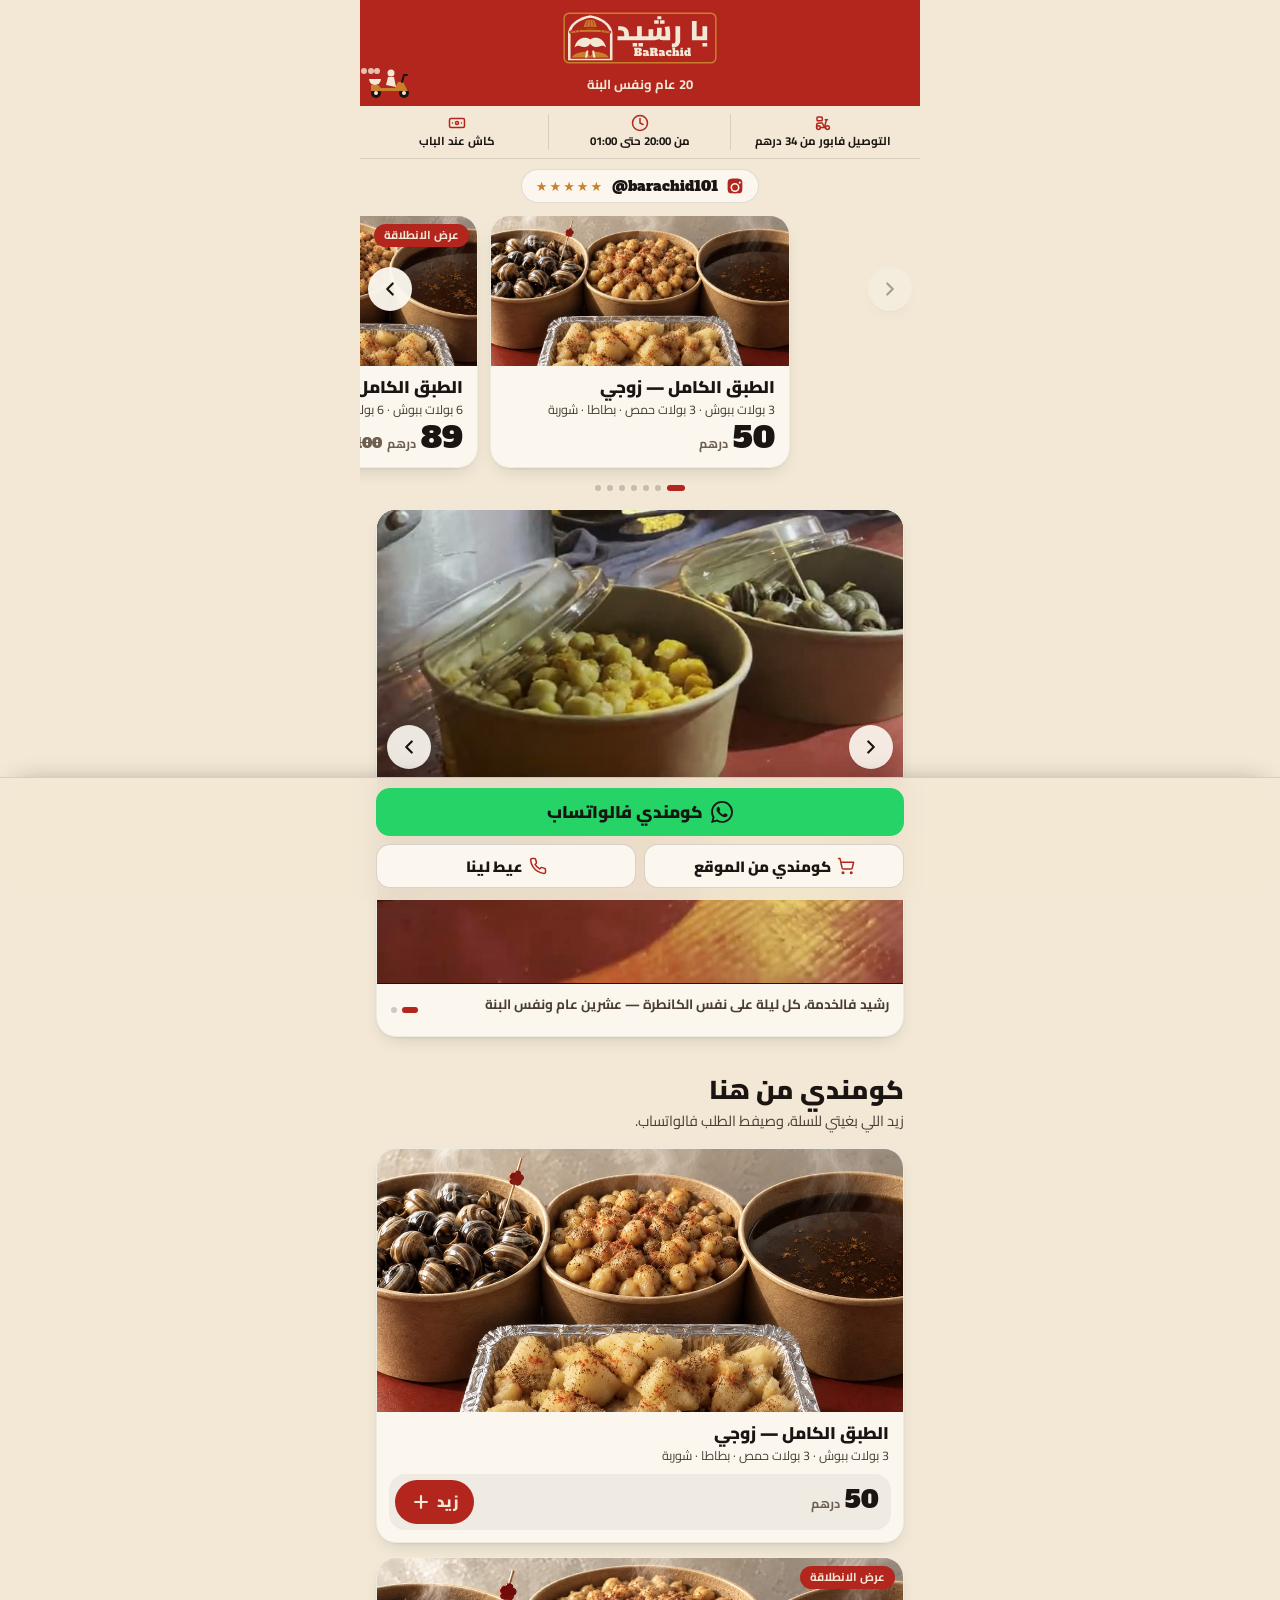
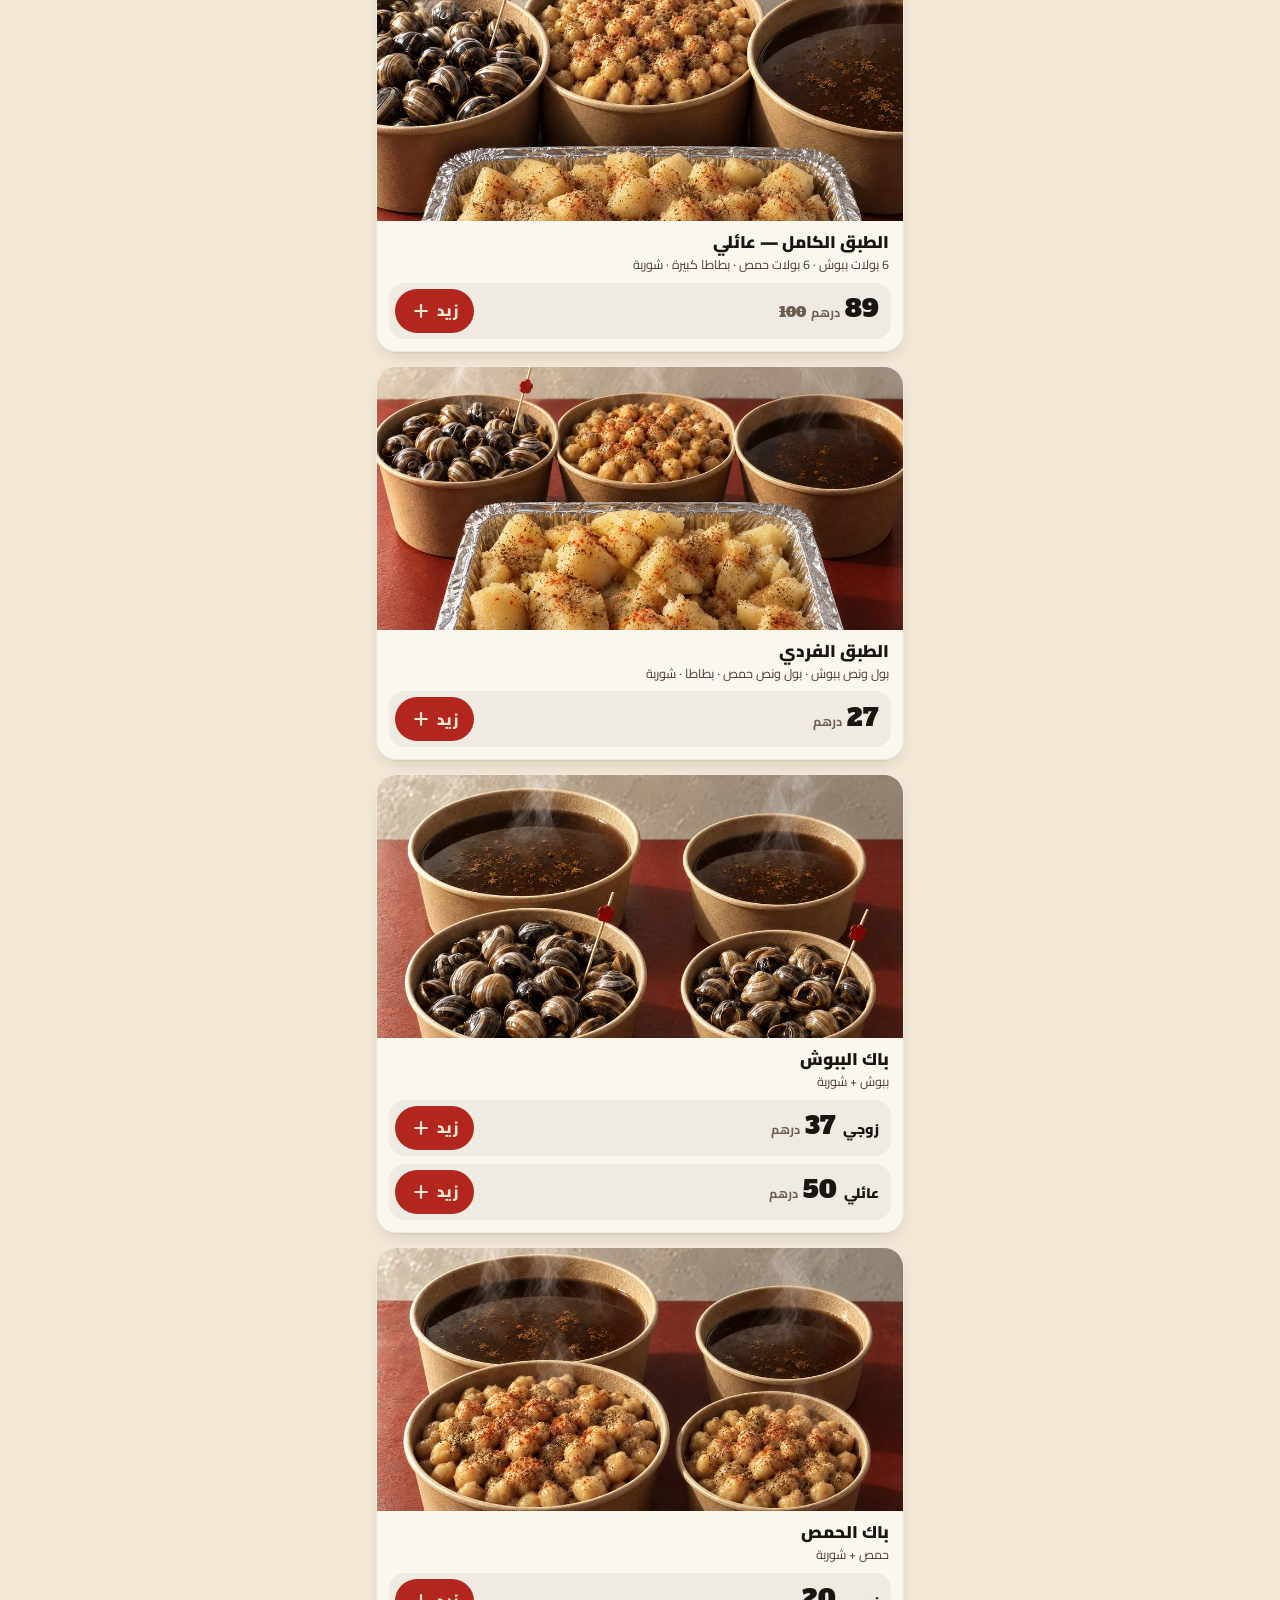
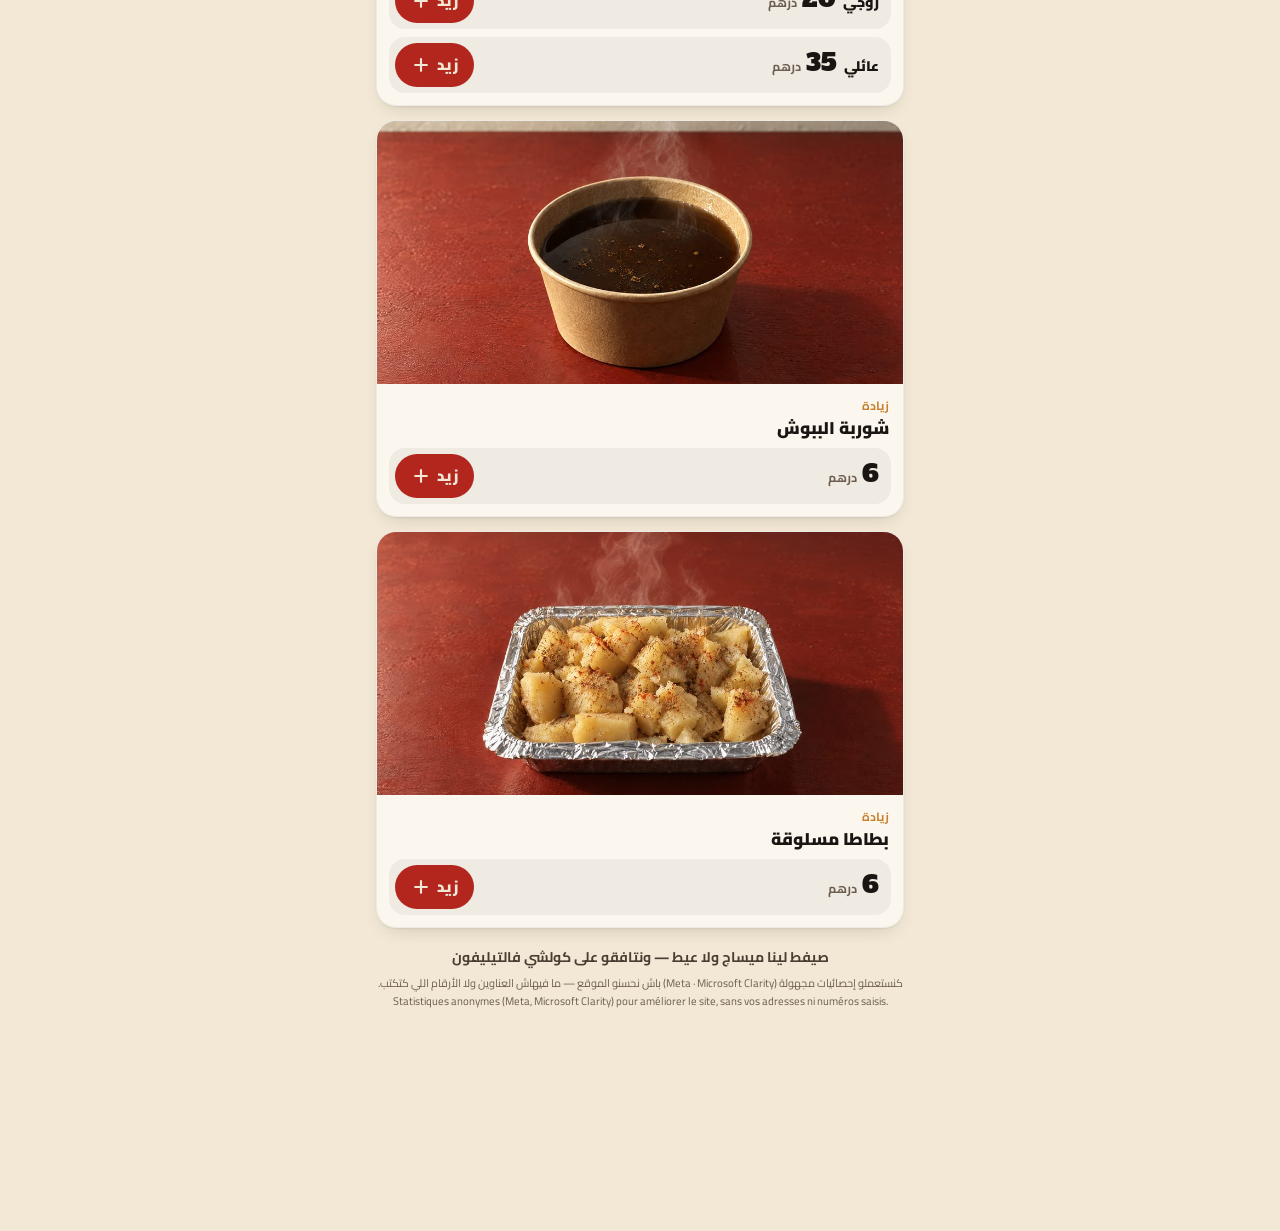
==== index.html @ 9cb0558a "site: orders back to 0677710579" ====
<!doctype html>
<html lang="ar" dir="rtl">
<head>
<meta charset="utf-8">
<!-- maximum-scale=1: no accidental zoom (double-tap, input focus) — this page is used like an app -->
<meta name="viewport" content="width=device-width, initial-scale=1, maximum-scale=1, viewport-fit=cover">
<title>با رشيد — ماكلة الشارع فطنجة</title>
<meta name="description" content="ببوش با رشيد فطنجة — 20 عام ونفس البنة. كومندي فالواتساب ولا عيط لينا. التوصيل فابور من 34 درهم.">
<meta name="theme-color" content="#B3261E">
<link rel="icon" href="favicon.ico" sizes="any">
<link rel="icon" type="image/png" sizes="32x32" href="favicon-32.png">
<link rel="icon" type="image/png" sizes="16x16" href="favicon-16.png">
<link rel="apple-touch-icon" href="apple-touch-icon.png">
<link rel="manifest" href="site.webmanifest">
<meta property="og:title" content="BaRachid · با رشيد">
<meta property="og:description" content="ببوش با رشيد فطنجة — 20 عام ونفس البنة. كومندي فالواتساب ولا عيط لينا.">
<meta property="og:image" content="https://barachid101.github.io/og-image-1200x630.png">
<meta property="og:image:width" content="1200">
<meta property="og:image:height" content="630">
<meta property="og:type" content="website">
<link rel="stylesheet" href="fonts/fonts.css">
<link rel="preload" as="image" href="img/p-complet-zouji-1017.jpg">

<!-- Meta pixel — the ONE deliberate external request (ad optimization). Async and
     failure-proof: if it never loads, the page works exactly the same. -->
<script>
!function(f,b,e,v,n,t,s){if(f.fbq)return;n=f.fbq=function(){n.callMethod?
n.callMethod.apply(n,arguments):n.queue.push(arguments)};if(!f._fbq)f._fbq=n;
n.push=n;n.loaded=!0;n.version='2.0';n.queue=[];t=b.createElement(e);t.async=!0;
t.src=v;s=b.getElementsByTagName(e)[0];s.parentNode.insertBefore(t,s)}(window,
document,'script','https://connect.facebook.net/en_US/fbevents.js');
fbq('init', '1383881153502599');
fbq('track', 'PageView');
</script>
<!-- Microsoft Clarity — heatmaps + session recordings (free). Masking is set to STRICT in
     the Clarity project settings, so typed addresses are never recorded. Same failure
     rule as the pixel: async, and the page never waits for it. Empty id = not loaded. -->
<script>
(function (c, l, a, r, i, t, y) {
  if (!i) return;
  c[a] = c[a] || function () { (c[a].q = c[a].q || []).push(arguments); };
  t = l.createElement(r); t.async = 1; t.src = 'https://www.clarity.ms/tag/' + i;
  y = l.getElementsByTagName(r)[0]; y.parentNode.insertBefore(t, y);
})(window, document, 'clarity', 'script', '');
</script>

<style>
  :root {
    --red: #B3261E; --amber: #C8802D; --cream: #F2E8D5; --ink: #1A1512;
    --card: #FBF7EF; --text2: #4A3D33; --muted: #6E5E50; --ph: #E7D6B8;
    --hair: rgba(26,21,18,.12); --line: rgba(26,21,18,.16); --tint: rgba(26,21,18,.05);
    --wa: #25D366; --ok: #1E7A46;
    --shadow: 0 1px 2px rgba(26,21,18,.06), 0 8px 20px -10px rgba(26,21,18,.22);
    --ease: cubic-bezier(.2,.8,.25,1);
    /* gallery card + photo geometry — ONE place to change after the photo shoot
       (fold test in landing_smoke.py guards the price-above-the-fold rule) */
    --card-w: min(69vw, 300px);
    --photo-h: calc(var(--card-w) / 2);
  }
  * { margin: 0; padding: 0; box-sizing: border-box; -webkit-tap-highlight-color: transparent; }
  /* the hidden attribute must beat display:flex/grid rules (cart bar, sheet rows) */
  [hidden] { display: none !important; }
  /* app feel: no double-tap zoom, no font inflation, no rubber-band pull on the page */
  html {
    scroll-behavior: smooth; background: var(--cream);
    -webkit-text-size-adjust: 100%; text-size-adjust: 100%;
    touch-action: manipulation; overscroll-behavior-y: none;
  }
  body {
    background: var(--cream); color: var(--ink);
    font-family: 'Cairo', system-ui, sans-serif; font-weight: 400;
    min-height: 100svh; display: flex; flex-direction: column; align-items: center;
    text-align: center; touch-action: pan-x pan-y;
    -webkit-user-select: none; user-select: none; -webkit-touch-callout: none;
  }
  input { -webkit-user-select: text; user-select: text; }
  button { font: inherit; color: inherit; -webkit-appearance: none; appearance: none; touch-action: manipulation; }
  :focus-visible { outline: 3px solid var(--amber); outline-offset: 2px; }
  .vh { position: absolute; width: 1px; height: 1px; overflow: hidden; clip: rect(0 0 0 0); white-space: nowrap; }
  .wrap { width: 100%; max-width: 560px; padding: 0 0 220px; }
  .pad { padding-left: 16px; padding-right: 16px; }
  .ic { width: 18px; height: 18px; flex-shrink: 0; fill: none; stroke: currentColor;
        stroke-width: 2; stroke-linecap: round; stroke-linejoin: round; }
  .num { font-family: 'Alfa Slab One', 'Cairo', sans-serif; font-weight: 400; }

  /* header band: sign plate + tagline; the rider rides along its bottom edge */
  .head { position: relative; overflow: hidden; background: var(--red);
          padding: calc(8px + env(safe-area-inset-top)) 16px 8px; }
  .plate { display: block; height: 60px; width: auto; margin: 0 auto; }
  /* inline-block: the box hugs the centred text (the rider check measures this box) */
  .tag { display: inline-block; color: var(--cream); font-size: 13px; font-weight: 700; line-height: 1.4; margin-top: 4px; }

  /* three equal columns — delivery, hours, cash — icon over label, one centre axis */
  .info {
    display: grid; grid-template-columns: repeat(3, minmax(0, 1fr)); align-items: start;
    padding: 8px 6px; border-bottom: 1px solid var(--hair);
  }
  .info > span {
    display: flex; flex-direction: column; align-items: center; gap: 2px; padding: 0 6px;
    font-size: 11.5px; font-weight: 700; line-height: 1.35;
  }
  .info > span + span { border-inline-start: 1px solid var(--hair); }
  .info .ic { width: 18px; height: 18px; color: var(--red); }

  /* Instagram + 5-star trust row */
  .igrow-wrap { margin: 10px 0 6px; }
  .igrow {
    display: inline-flex; align-items: center; gap: 8px; min-height: 34px;
    padding: 4px 14px; border-radius: 999px; text-decoration: none;
    background: var(--card); border: 1px solid var(--hair); color: var(--ink);
    transition: transform .12s var(--ease);
  }
  .igrow:active { transform: scale(.97); }
  .ig-ic { flex-shrink: 0; color: var(--red); }
  .ighandle { font-size: 14px; }
  .igstars { color: var(--amber); font-size: 13px; letter-spacing: 2px; }

  /* ── the card gallery — best-seller first, one card per swipe, every card centred ── */
  .gwrap { position: relative; }
  .gallery {
    display: flex; gap: 12px; overflow-x: auto; overscroll-behavior-x: contain;
    scroll-snap-type: x mandatory; -webkit-overflow-scrolling: touch;
    padding: 4px 0 16px; scrollbar-width: none;
  }
  .gallery::-webkit-scrollbar { display: none; }
  /* spacers instead of padding (Safari drops a scroller's end padding): each one is
     exactly the room that centres the first / last card */
  .gallery::before, .gallery::after { content: ''; flex: 0 0 calc((100% - var(--card-w)) / 2 - 12px); }
  /* the card is a button that flips: front = the order open and steaming, back = the same
     order closed with the red seal. The faces carry the look; the card only holds the 3D. */
  .gcard {
    flex: 0 0 var(--card-w); scroll-snap-align: center; scroll-snap-stop: always;
    position: relative; display: block; padding: 0; border: 0; background: none; cursor: pointer;
    text-align: right; color: var(--ink); font: inherit; perspective: 1400px;
    -webkit-user-select: none; user-select: none;
  }
  .gflip { position: relative; display: grid; transform-style: preserve-3d;
           transition: transform .7s cubic-bezier(.45,.05,.55,.95); }  /* symmetric: edge-on exactly at .35 s */
  .gcard.is-flipped .gflip { transform: rotateY(180deg); }
  .gface {
    grid-area: 1 / 1; display: block; overflow: hidden; border-radius: 20px;
    background: var(--card); border: 1px solid rgba(26,21,18,.06); box-shadow: var(--shadow);
    -webkit-backface-visibility: hidden; backface-visibility: hidden; transform: rotateY(0deg);
  }
  .gback { transform: rotateY(180deg); }
  /* Safari flattens 3D inside a horizontal scroller and then ignores backface-visibility,
     so each face also switches visibility at the exact midpoint of the turn (.35 s of .7 s) */
  .gfront, .gback { transition: visibility 0s linear .35s; }
  .gback, .gcard.is-flipped .gfront { visibility: hidden; }
  .gcard.is-flipped .gback { visibility: visible; }
  .gcard:focus-visible { outline: none; }
  .gcard:focus-visible .gface { outline: 3px solid var(--amber); outline-offset: 2px; }
  /* one-time hint that the row moves: the cards lean toward the next one and settle.
     A transform, never a scroll — it can't fight the snap. */
  .gallery.is-nudge .gcard { animation: peek 1.1s var(--ease); }
  @keyframes peek { 45% { transform: translateX(26px); } }
  .gphoto, .ophoto { position: relative; display: block; background: var(--ph); }
  .gphoto { height: var(--photo-h); }
  .gphoto img, .ophoto img {
    width: 100%; height: 100%; object-fit: cover; display: block;
    -webkit-user-drag: none; pointer-events: none;
  }
  .flipicon {
    position: absolute; bottom: 8px; left: 8px; width: 32px; height: 32px;
    border-radius: 50%; display: grid; place-items: center;
    background: rgba(242,232,213,.9); color: var(--ink);
  }
  .flipicon .ic { width: 16px; height: 16px; stroke-width: 2.2; }
  .badge {
    position: absolute; top: 8px; right: 8px; padding: 2px 10px; border-radius: 999px;
    font-size: 11.5px; font-weight: 700; line-height: 1.7;
  }
  .badge-amber { background: var(--amber); color: var(--ink); }
  .badge-red { background: var(--red); color: var(--cream); }
  .gbody, .obody { display: block; padding: 10px 14px 12px; }
  .gkick, .okick { display: block; font-size: 12px; font-weight: 700; color: var(--amber); }
  .gname, .oname { display: block; font-size: 17px; font-weight: 900; line-height: 1.35; }
  .gsub, .osub { display: block; font-size: 12.5px; color: var(--text2); line-height: 1.5; margin-top: 2px; }
  .gprice, .oprice { display: flex; align-items: baseline; gap: 5px; flex-wrap: wrap; }
  .gprice { margin-top: 4px; }
  .gprice b, .oprice b { font-family: 'Alfa Slab One', 'Cairo', sans-serif; font-weight: 400; color: var(--ink); font-size: 30px; line-height: 1; }
  .gprice small, .oprice small { font-size: 12.5px; font-weight: 700; color: var(--muted); }
  .gprice s, .oprice s { font-family: 'Alfa Slab One', 'Cairo', sans-serif; color: var(--muted); font-size: 14px; }
  .gprice .sz, .oprice .sz { font-size: 13px; font-weight: 700; color: var(--text2); }
  .gprice .sep { color: var(--muted); margin: 0 3px; }
  .gprice-2 b { font-size: 24px; }
  /* twin arrows: same size, same style, mirrored on the centre axis; they sit over the
     neighbour peeks, never over the centred card */
  .garrow {
    position: absolute; top: calc(4px + var(--photo-h) / 2 - 22px); z-index: 3;
    width: 44px; height: 44px; border-radius: 50%; border: none; cursor: pointer;
    display: grid; place-items: center;
    background: rgba(251,247,239,.96); color: var(--ink); box-shadow: var(--shadow);
    transition: opacity .2s, transform .12s var(--ease);
  }
  .garrow .ic { width: 22px; height: 22px; stroke-width: 2.4; }
  .garrow-l { left: 8px; }
  .garrow-r { right: 8px; }
  .garrow.is-end { opacity: .35; }
  .garrow:active { transform: scale(.92); }
  .dots { display: flex; gap: 6px; justify-content: center; margin: 0 0 4px; }
  .dot { width: 6px; height: 6px; border-radius: 999px; background: rgba(26,21,18,.2); transition: width .25s var(--ease), background .25s; }
  .dot.on { width: 18px; background: var(--red); }

  .vidbox { margin: 18px 16px 0; border-radius: 20px; overflow: hidden;
            background: var(--card); box-shadow: var(--shadow); border: 1px solid rgba(26,21,18,.06); }
  /* stacked clips, one visible; the stage keeps one fixed shape so nothing jumps */
  .vstage { position: relative; aspect-ratio: 720 / 648; background: var(--ink); overflow: hidden; touch-action: pan-y; }
  .vslide { position: absolute; inset: 0; width: 100%; height: 100%; object-fit: cover; display: block;
            opacity: 0; transition: opacity .45s ease; }
  .vslide.is-on { opacity: 1; }
  .varrow {
    position: absolute; top: 50%; margin-top: -22px; z-index: 2; width: 44px; height: 44px;
    border-radius: 50%; border: none; cursor: pointer; display: grid; place-items: center;
    background: rgba(251,247,239,.92); color: var(--ink); box-shadow: var(--shadow);
    transition: transform .12s var(--ease);
  }
  .varrow:active { transform: scale(.92); }
  .varrow .ic { width: 22px; height: 22px; stroke-width: 2.4; }
  .varrow-l { left: 10px; }
  .varrow-r { right: 10px; }
  .vfoot { display: flex; align-items: center; justify-content: space-between; gap: 10px; padding: 10px 14px; }
  .vdots { display: flex; gap: 5px; flex-shrink: 0; }
  .vdots span { width: 6px; height: 6px; border-radius: 999px; background: rgba(26,21,18,.2); transition: width .25s var(--ease), background .25s; }
  .vdots span.on { width: 16px; background: var(--red); }
  .vidcap { font-size: 13.5px; font-weight: 700; color: var(--text2); line-height: 1.6; min-height: 2.4em; }
  .privacy { margin: 6px 16px 0; font-size: 11px; line-height: 1.6; color: var(--muted); text-align: center; }
  .note { margin: 18px 16px 0; color: var(--text2); font-size: 14px; font-weight: 700; line-height: 1.7; }

  /* ordering options — fixed, always on screen. Grid: WA full width, then order + call
     as twins; the cart bar spans the top when the cart has items. Centred at max 528. */
  .actions {
    position: fixed; bottom: 0; right: 0; left: 0; z-index: 5;
    display: grid; grid-template-columns: repeat(2, minmax(0, 1fr)); gap: 8px;
    padding: 10px max(16px, calc((100% - 528px) / 2)) calc(12px + env(safe-area-inset-bottom));
    background: rgba(242,232,213,.94); border-top: 1px solid var(--hair);
    -webkit-backdrop-filter: saturate(1.5) blur(14px); backdrop-filter: saturate(1.5) blur(14px);
    box-shadow: 0 -10px 24px -18px rgba(26,21,18,.45);
  }
  .btn {
    display: flex; align-items: center; justify-content: center; gap: 8px;
    border-radius: 14px; text-decoration: none; white-space: nowrap;
    font-family: 'Cairo', sans-serif; font-weight: 900;
    transition: transform .12s var(--ease);
  }
  .btn:active { transform: scale(.97); }
  .btn .ic { width: 20px; height: 20px; }
  .btn-wa { grid-column: 1 / -1; min-height: 48px; font-size: 17px; background: var(--wa); color: var(--ink); }
  .wa-ic { flex-shrink: 0; }
  /* the twins: same surface, same border, same icon colour — labels shrink a little
     on 360 px phones so they never spill out */
  .btn-order, .btn-call {
    min-height: 44px; padding: 0 6px; gap: 6px; font-size: clamp(13px, 3.8vw, 15px);
    background: var(--card); color: var(--ink); border: 1px solid var(--line);
  }
  .btn-order .ic, .btn-call .ic { width: 18px; height: 18px; color: var(--red); }
  /* the order button steps aside while the add-to-cart section is on screen;
     the call button then takes the whole row */
  .btn-order.is-away { display: none; }
  .btn-order.is-away + .btn-call { grid-column: 1 / -1; }

  /* ── the in-page order section: same products stacked, + / stepper per size ── */
  .order { margin: 36px 16px 0; scroll-margin-top: 12px; text-align: right; }
  .order-h { font-size: 26px; font-weight: 900; line-height: 1.3; }
  .order-sub { color: var(--text2); font-size: 14.5px; margin: 2px 0 16px; line-height: 1.6; }
  .ocard {
    position: relative; overflow: hidden; border-radius: 20px; margin-bottom: 14px;
    background: var(--card); border: 1px solid rgba(26,21,18,.06); box-shadow: var(--shadow);
    transition: box-shadow .2s;
  }
  /* a ring, not a border: the in-cart state never shifts the card's content */
  .ocard.is-in-cart { box-shadow: 0 0 0 2px var(--red), var(--shadow); }
  .ophoto { aspect-ratio: 2 / 1; }
  .incart-tag {
    display: none; position: absolute; top: 8px; left: 8px; z-index: 1;
    align-items: center; gap: 4px; padding: 2px 10px 2px 8px; border-radius: 999px;
    background: var(--ink); color: var(--cream); font-size: 12px; font-weight: 700; line-height: 1.7;
  }
  .incart-tag .ic { width: 14px; height: 14px; stroke-width: 2.6; }
  .ocard.is-in-cart .incart-tag { display: inline-flex; }
  .obody { padding-bottom: 8px; }
  .orows { display: flex; flex-direction: column; gap: 8px; padding: 0 12px 12px; }
  .orow {
    display: flex; align-items: center; justify-content: space-between; gap: 10px;
    min-height: 56px; padding: 6px 12px 6px 6px; border-radius: 16px; background: var(--tint);
  }
  .oprice b { font-size: 24px; }
  .oprice .sz { font-size: 14px; color: var(--ink); font-weight: 900; margin-left: 2px; }
  /* qty control: «زيد +» pill while that size is not in the cart, red − n + stepper once it is */
  .qty {
    display: flex; align-items: center; flex-shrink: 0; height: 44px; border-radius: 999px;
    background: var(--red); color: var(--cream);
  }
  .qbtn, .obtn {
    height: 44px; min-width: 44px; border: none; border-radius: 999px; cursor: pointer;
    background: transparent; color: inherit; display: flex; align-items: center; justify-content: center;
  }
  .qbtn .ic, .obtn .ic { width: 20px; height: 20px; stroke-width: 2.6; }
  .obtn { gap: 6px; padding: 0 16px; font-family: 'Cairo', sans-serif; font-size: 15px; font-weight: 900; }
  .qn { min-width: 22px; text-align: center; font-family: 'Alfa Slab One', 'Cairo', sans-serif; font-size: 16px; }
  .qty .qbtn, .qty .qn { display: none; }
  .qty.is-in .qbtn, .qty.is-in .qn { display: flex; justify-content: center; }
  .qty.is-in .obtn { padding: 0; }
  .qty.is-in .add-lbl { display: none; }
  .qbtn:active, .obtn:active { background: rgba(0,0,0,.18); }
  .obtn.is-flash .ic { animation: pop .35s var(--ease); }
  @keyframes pop { 50% { transform: scale(1.45); } }

  /* cart bar — spans the top of the action grid; hidden when empty */
  #cart-empty { display: none !important; }
  .cartbar-btn {
    grid-column: 1 / -1; min-height: 50px; padding: 0 12px 0 14px;
    display: flex; align-items: center; justify-content: space-between;
    border: none; border-radius: 14px; cursor: pointer;
    background: var(--ink); color: var(--cream);
    font-family: 'Cairo', sans-serif; font-weight: 900; font-size: 15px;
    transition: transform .12s var(--ease);
    animation: rise .3s var(--ease);
  }
  .cartbar-btn:active { transform: scale(.98); }
  @keyframes rise { from { transform: translateY(12px); opacity: 0; } }
  .cartbar-live { display: flex; align-items: center; gap: 10px; }
  .cart-badge {
    display: inline-grid; place-items: center; min-width: 28px; height: 28px; padding: 0 6px; border-radius: 999px;
    background: var(--amber); color: var(--ink); font-family: 'Alfa Slab One', 'Cairo', sans-serif; font-size: 14px;
  }
  .cart-badge.is-bump { animation: bump .3s; }
  @keyframes bump { 50% { transform: scale(1.3); } }
  .cartbar-cta { display: inline-flex; align-items: center; gap: 2px; font-size: 14px; }
  .cartbar-cta .ic { width: 16px; height: 16px; }

  /* checkout sheet — behavior driven by js/app.js */
  .scrim {
    position: fixed; inset: 0; z-index: 50; background: rgba(26,21,18,.55);
    transition: opacity .25s; opacity: 0; pointer-events: none;
  }
  .scrim.is-open { opacity: 1; pointer-events: auto; }
  .sheet {
    position: fixed; right: 0; left: 0; bottom: 0; z-index: 60;
    display: flex; justify-content: center;
    transform: translateY(105%); visibility: hidden;
    transition: transform .3s var(--ease), visibility 0s linear .3s;
  }
  .sheet.is-open {
    transform: translateY(0); visibility: visible;
    transition: transform .3s var(--ease), visibility 0s;
  }
  .sheet.is-drag { transition: none; }
  .sheet-panel {
    width: 100%; max-width: 560px; background: var(--cream); color: var(--ink);
    border-radius: 24px 24px 0 0; max-height: 88vh; max-height: 88svh; overflow-y: auto;
    overscroll-behavior: contain;
    padding: 6px 16px calc(22px + env(safe-area-inset-bottom)); text-align: right;
    box-shadow: 0 -12px 32px -12px rgba(26,21,18,.4);
  }
  .sheet-grab { display: flex; justify-content: center; padding: 8px 0 12px; }
  .sheet-grab span { width: 40px; height: 5px; border-radius: 3px; background: rgba(26,21,18,.22); }
  .sheet-grab, .sheet-head { touch-action: none; }
  .sheet-head { display: flex; align-items: center; justify-content: space-between; margin-bottom: 14px; }
  .sheet-title { margin: 0; font-size: 22px; font-weight: 900; }
  .sheet-x {
    width: 44px; height: 44px; border-radius: 50%; cursor: pointer; border: none;
    background: var(--tint); color: var(--ink); display: grid; place-items: center;
  }
  .lines { display: flex; flex-direction: column; gap: 8px; }
  .line {
    display: flex; align-items: center; gap: 10px; padding: 10px 10px 10px 12px; border-radius: 16px;
    background: var(--card); border: 1px solid rgba(26,21,18,.06);
  }
  .line-txt { flex: 1; min-width: 0; }
  .line-name { font-size: 15px; font-weight: 900; line-height: 1.4; }
  .line-sub { font-size: 12.5px; color: var(--text2); margin-top: 1px; }
  .stepper { display: flex; align-items: center; gap: 2px; border-radius: 999px; padding: 2px; background: var(--tint); }
  .step-btn { width: 40px; height: 40px; border-radius: 50%; border: none; font-size: 20px; font-weight: 900; line-height: 1;
              cursor: pointer; display: grid; place-items: center; transition: transform .12s var(--ease); }
  .step-btn:active { transform: scale(.9); }
  .step-dec { background: var(--card); color: var(--ink); box-shadow: inset 0 0 0 1px var(--line); }
  .step-inc { background: var(--red); color: var(--cream); }
  .step-btn .ic { width: 18px; height: 18px; stroke-width: 2.6; }
  .line-qty { min-width: 22px; text-align: center; font-family: 'Alfa Slab One', 'Cairo', sans-serif; font-size: 15px; }
  .line-total { min-width: 56px; text-align: left; font-family: 'Alfa Slab One', 'Cairo', sans-serif; font-size: 15px; }
  .total-row {
    display: flex; align-items: baseline; justify-content: space-between;
    margin: 16px 2px 12px; padding-top: 14px; border-top: 1px solid var(--hair);
  }
  .total-lbl { font-size: 16px; font-weight: 700; }
  .total-val { font-family: 'Alfa Slab One', 'Cairo', sans-serif; font-size: 26px; color: var(--ink); line-height: 1; }
  .total-row-sub { margin: -4px 2px 0; padding-top: 0; border-top: 0; }
  .total-lbl-sub { font-size: 15px; color: var(--text2); }
  .total-val-sub { font-size: 16px; }
  .total-val-sub.is-free { font-family: 'Cairo', sans-serif; font-weight: 900; color: var(--ok); }
  .total-row-grand { margin-top: 10px; padding-top: 12px; border-top: 1px solid var(--hair); }
  .total-row-grand .total-val { font-size: 30px; }
  /* the unit is a quiet label next to the number, never as loud as the number */
  .total-val small, .line-total small { font-family: 'Cairo', sans-serif; font-weight: 700; font-size: 13px; color: var(--muted); margin-right: 3px; }
  .free-nudge {
    margin: 12px 0 0; padding: 12px 14px; border-radius: 14px;
    background: rgba(200,128,45,.16); border: 1px solid rgba(200,128,45,.35); font-size: 14px; font-weight: 700;
  }
  .addr-toggle {
    margin-top: 16px; width: 100%; min-height: 48px; padding: 0 14px; border-radius: 14px; cursor: pointer;
    border: 1.5px dashed var(--line); background: transparent; color: var(--ink);
    font-family: 'Cairo', sans-serif; font-size: 15px; font-weight: 700;
    display: flex; align-items: center; gap: 8px;
  }
  .addr-toggle .ic { width: 18px; height: 18px; color: var(--red); flex-shrink: 0; }
  .addr-toggle .addr-chev { margin-right: auto; transition: transform .2s var(--ease); }
  .addr-toggle[aria-expanded="true"] .addr-chev { transform: rotate(45deg); }
  .addr-box .addr-head { margin-top: 16px; }
  .sheet-foot {
    position: sticky; bottom: calc(-22px - env(safe-area-inset-bottom)); z-index: 2;
    margin: 14px -16px calc(-22px - env(safe-area-inset-bottom));
    padding: 4px 16px calc(14px + env(safe-area-inset-bottom));
    background: var(--cream); box-shadow: 0 -10px 16px -12px rgba(26,21,18,.35);
  }
  .sheet-foot .send-reassure { margin: 8px 2px 8px; }
  .addr-head { font-size: 17px; font-weight: 900; margin: 22px 0 2px; }
  .addr-hint { margin: 0 0 14px; font-size: 12.5px; line-height: 1.7; color: var(--text2); }
  .addr-lbl { display: block; font-size: 14px; font-weight: 700; margin-bottom: 6px; }
  .addr-fr { color: var(--muted); font-weight: 400; font-size: 12px; }
  .addr-lbl-gap { margin-top: 12px; }
  /* 16 px is the floor: iPhone zooms the whole page into any smaller input on focus */
  .addr {
    width: 100%; padding: 11px 14px; border-radius: 12px; background: var(--card);
    border: 1px solid var(--line); color: var(--ink); -webkit-appearance: none; appearance: none;
    font-family: 'Cairo', sans-serif; font-size: 16px; line-height: 1.6; outline: none; min-height: 48px;
    transition: border-color .15s, box-shadow .15s;
  }
  .addr::placeholder { color: var(--muted); }
  .addr:focus { border-color: var(--amber); box-shadow: 0 0 0 3px rgba(200,128,45,.22); }
  .locchip {
    margin-top: 12px; display: flex; align-items: center; gap: 8px; min-height: 44px;
    padding: 10px 14px; border-radius: 999px; font-size: 13.5px; font-weight: 700;
  }
  .locchip.is-ok { background: rgba(30,122,70,.12); border: 1px solid rgba(30,122,70,.45); color: #135C30; }
  .locchip.is-ok::before {
    content: ''; width: 18px; height: 18px; flex-shrink: 0; background: currentColor;
    -webkit-mask: url("data:image/svg+xml,%3Csvg xmlns='http://www.w3.org/2000/svg' viewBox='0 0 24 24' fill='none' stroke='black' stroke-width='2.6' stroke-linecap='round' stroke-linejoin='round'%3E%3Cpath d='M20 6 9 17l-5-5'/%3E%3C/svg%3E") center / contain no-repeat;
            mask: url("data:image/svg+xml,%3Csvg xmlns='http://www.w3.org/2000/svg' viewBox='0 0 24 24' fill='none' stroke='black' stroke-width='2.6' stroke-linecap='round' stroke-linejoin='round'%3E%3Cpath d='M20 6 9 17l-5-5'/%3E%3C/svg%3E") center / contain no-repeat;
  }
  .cta-ghost {
    width: 100%; border-radius: 12px; cursor: pointer; background: var(--card);
    border: 1px solid var(--line); color: var(--ink);
    font-family: 'Cairo', sans-serif; font-weight: 900;
    display: flex; align-items: center; justify-content: center; gap: 8px;
    transition: transform .12s var(--ease);
  }
  .cta-ghost:active { transform: scale(.98); }
  .cta-ghost .ic { color: var(--red); }
  .map-btn { margin-top: 12px; min-height: 48px; font-size: 15px; }
  .map-btn-opt { font-weight: 400; font-size: 13px; color: var(--text2); }

  /* ── full-screen location picker: slides up over the sheet; the pin is fixed at the
        centre and lifts while the map moves (the Glovo pattern) ── */
  .mapview {
    position: fixed; inset: 0; z-index: 80; display: flex; flex-direction: column;
    background: var(--cream); transform: translateY(100%); visibility: hidden;
    transition: transform .32s var(--ease), visibility 0s linear .32s;
  }
  .mapview.is-open { transform: none; visibility: visible; transition: transform .32s var(--ease), visibility 0s; }
  .mv-top {
    display: flex; align-items: center; justify-content: space-between; gap: 8px;
    padding: calc(8px + env(safe-area-inset-top)) 12px 8px; background: var(--cream);
    border-bottom: 1px solid var(--hair);
  }
  .mv-x {
    width: 44px; height: 44px; flex-shrink: 0; border-radius: 50%; border: none; cursor: pointer;
    background: var(--tint); color: var(--ink); display: grid; place-items: center;
  }
  .mv-ghost { visibility: hidden; }  /* mirrors the X so the title sits dead centre */
  .mv-title { font-size: 18px; font-weight: 900; }
  .mv-search { position: relative; z-index: 4; padding: 10px 12px; background: var(--cream); border-bottom: 1px solid var(--hair); }
  .mv-field {
    display: flex; align-items: center; gap: 8px; height: 48px; padding: 0 6px 0 14px; border-radius: 14px;
    background: var(--card); border: 1px solid var(--line); transition: border-color .15s, box-shadow .15s;
  }
  .mv-field:focus-within { border-color: var(--amber); box-shadow: 0 0 0 3px rgba(200,128,45,.22); }
  .mv-field > .ic { width: 20px; height: 20px; color: var(--muted); }
  /* 16 px: iPhone must not zoom in on focus */
  .mv-field input {
    flex: 1; min-width: 0; height: 100%; border: none; outline: none; background: transparent; color: var(--ink);
    font-family: 'Cairo', sans-serif; font-size: 16px; -webkit-appearance: none; appearance: none;
  }
  .mv-field input::placeholder { color: var(--muted); }
  .mv-field input::-webkit-search-cancel-button { display: none; }
  .mv-q-x {
    width: 36px; height: 36px; flex-shrink: 0; border: none; border-radius: 50%; cursor: pointer;
    background: var(--tint); color: var(--ink); display: grid; place-items: center;
  }
  .mv-q-x .ic { width: 16px; height: 16px; }
  .mv-results {
    position: absolute; left: 12px; right: 12px; top: calc(100% - 4px); list-style: none;
    max-height: 50vh; overflow-y: auto; overscroll-behavior: contain;
    background: var(--card); border-radius: 16px; box-shadow: 0 16px 32px -12px rgba(26,21,18,.45);
    border: 1px solid rgba(26,21,18,.08); padding: 4px 0;
  }
  .mv-res {
    display: flex; align-items: center; gap: 12px; width: 100%; min-height: 56px; padding: 8px 14px;
    border: none; background: transparent; cursor: pointer; text-align: right; color: var(--ink);
    font-family: 'Cairo', sans-serif;
  }
  .mv-res:active, .mv-res.is-active { background: var(--tint); }
  .mv-results li + li .mv-res { border-top: 1px solid var(--hair); }
  .mv-res .ic { width: 18px; height: 18px; color: var(--red); }
  .mv-res-txt { flex: 1; min-width: 0; }
  .mv-res-name { display: block; font-size: 15px; font-weight: 900; line-height: 1.4;
                 white-space: nowrap; overflow: hidden; text-overflow: ellipsis; }
  .mv-res-sub { display: block; font-size: 12.5px; color: var(--text2); line-height: 1.5;
                white-space: nowrap; overflow: hidden; text-overflow: ellipsis; }
  .mv-res-note { padding: 14px; font-size: 13.5px; font-weight: 700; color: var(--text2); line-height: 1.6; text-align: center; }
  .mv-mapwrap { position: relative; flex: 1; min-height: 0; background: #EDE6D8; }
  /* two classes: must beat maplibre-gl.css (.maplibregl-map { position: relative }), which loads later */
  .mv-mapwrap .mv-map { position: absolute; inset: 0; }
  .mv-pin {
    position: absolute; left: 50%; top: 50%; width: 40px; height: 52px;
    margin: -50px 0 0 -20px; pointer-events: none; z-index: 2;
  }
  .mv-pin svg { display: block; filter: drop-shadow(0 3px 4px rgba(26,21,18,.35)); transition: transform .2s var(--ease); }
  .mv-pin::after {   /* the spot on the ground the tip points at */
    content: ''; position: absolute; left: 50%; bottom: -4px; width: 12px; height: 5px; margin-left: -6px;
    border-radius: 50%; background: rgba(26,21,18,.35); transition: transform .2s var(--ease), opacity .2s;
  }
  .mapview.is-moving .mv-pin svg { transform: translateY(-12px); }
  .mapview.is-moving .mv-pin::after { transform: scale(.6); opacity: .6; }
  .mv-locate {
    position: absolute; left: 14px; bottom: 14px; z-index: 2; width: 48px; height: 48px; border-radius: 50%;
    border: none; cursor: pointer; display: grid; place-items: center;
    background: var(--card); color: var(--red); box-shadow: var(--shadow);
    transition: transform .12s var(--ease);
  }
  .mv-locate:active { transform: scale(.92); }
  .mv-locate .ic { width: 22px; height: 22px; }
  .mv-locate.is-busy .ic { animation: spin 1s linear infinite; }
  @keyframes spin { to { transform: rotate(360deg); } }
  .mv-msg {
    position: absolute; left: 16px; right: 16px; top: 16px; z-index: 3; padding: 10px 14px; border-radius: 14px;
    background: var(--ink); color: var(--cream); font-size: 13.5px; font-weight: 700; line-height: 1.6;
  }
  .mv-bottom {
    padding: 12px 16px calc(14px + env(safe-area-inset-bottom)); background: var(--cream);
    border-top: 1px solid var(--hair); box-shadow: 0 -10px 24px -18px rgba(26,21,18,.45);
  }
  .mv-hint { font-size: 13.5px; font-weight: 700; color: var(--text2); line-height: 1.6; margin-bottom: 10px; }
  .mv-confirm {
    width: 100%; min-height: 54px; border: none; border-radius: 14px; cursor: pointer;
    background: var(--red); color: var(--cream); font-family: 'Cairo', sans-serif; font-size: 18px; font-weight: 900;
    transition: opacity .2s, transform .12s var(--ease);
  }
  .mv-confirm:active { transform: scale(.98); }
  .mv-confirm[disabled] { opacity: .4; cursor: not-allowed; }
  /* MapLibre's own chrome, toned to the brand */
  .mapview .maplibregl-ctrl-attrib { font-size: 10px; background: rgba(251,247,239,.85); }
  .mapview .maplibregl-ctrl-bottom-right { bottom: 0; }
  .send-reassure { margin: 18px 2px 10px; text-align: center; font-size: 13.5px; font-weight: 700; line-height: 1.7; color: var(--text2); }
  .wa-btn {
    margin-top: 4px; width: 100%; min-height: 54px; border: none; border-radius: 14px;
    background: var(--wa); color: var(--ink);
    font-family: 'Cairo', sans-serif; font-size: 18px; font-weight: 900; cursor: pointer;
    display: flex; align-items: center; justify-content: center; gap: 10px;
    transition: opacity .2s, transform .12s var(--ease);
  }
  .wa-btn:active { transform: scale(.98); }
  .wa-btn[disabled] { cursor: not-allowed; opacity: .45; }
  .wa-btn.is-loading { cursor: progress; opacity: .8; }
  .sheet-note-sm { margin-top: 10px; display: flex; align-items: center; justify-content: center; gap: 6px;
                   font-size: 13px; font-weight: 700; color: var(--text2); }
  .sheet-note-sm .ic { width: 16px; height: 16px; }

  /* 320 px phones: the two-price line and the add pill tighten instead of wrapping */
  @media (max-width: 340px) {
    .gprice-2 b { font-size: 20px; }
    .gprice .sep { margin: 0 1px; }
    .obtn { padding: 0 12px; }
  }
  @media (prefers-reduced-motion: reduce) {
    *, *::before, *::after { animation: none !important; transition: none !important; scroll-behavior: auto !important; }
  }

  /* ── the delivery rider: pulls in from the LEFT edge of the header band and parks
        in the strip left of the plate, announces «وصل سخون وكيفور». Lives INSIDE the
        header and never crosses the plate or the tagline (landing_smoke samples the
        whole ride), so it can never cover a price, name, button or the brand. ── */
  #rider { position: absolute; bottom: 6px; left: -64px; z-index: 2; width: 48px; height: 36px; pointer-events: none; }
  #rider.is-run { left: 6px; transition: left 1.6s cubic-bezier(.2,.7,.3,1); }
  .rider-svg { display: block; width: 48px; height: 36px; transform: scaleX(-1); } /* drawn facing left; rides right */
  .rider-bubble {
    /* two short lines so it fits in the strip LEFT of the plate, even at 360 px */
    position: absolute; bottom: calc(100% + 2px); left: 0; width: 66px;
    text-align: center; line-height: 1.25;
    background: var(--cream); color: var(--ink); font-weight: 900; font-size: 11px;
    padding: 3px 6px; border-radius: 10px 10px 10px 3px;
    opacity: 0; transform: scale(.6); transform-origin: 0 100%; transition: opacity .25s, transform .25s;
  }
  #rider.is-said .rider-bubble { opacity: 1; transform: scale(1); }
  .rider-steam { position: absolute; top: 4px; left: 8px; opacity: 0; } /* over the bowl, which the mirror puts on the left */
  #rider.is-run .rider-steam { opacity: 1; }
  .rider-steam i {
    position: absolute; width: 6px; height: 6px; border-radius: 50%;
    background: rgba(242,232,213,.8); animation: rpuff 1s infinite;
  }
  .rider-steam i:nth-child(2) { right: 7px; animation-delay: .33s; }
  .rider-steam i:nth-child(3) { right: -6px; animation-delay: .66s; }
  @keyframes rpuff { 0% { transform: translateY(0) scale(.6); opacity: .9; } 100% { transform: translateY(-16px) scale(1.4); opacity: 0; } }
  @media (prefers-reduced-motion: reduce) { #rider { display: none; } }
</style>
</head>
<body>
<!-- icon sprite: 24 grid, 2 px stroke, round caps (style sheet). Use: <svg class="ic"><use href="#i-x"/></svg> -->
<svg width="0" height="0" style="position:absolute" aria-hidden="true">
  <symbol id="i-delivery" viewBox="0 0 24 24"><circle cx="6" cy="18" r="2.5"/><circle cx="18" cy="18" r="2.5"/><path d="M8.5 18H14l2.6-10.5"/><path d="M15 7.5h3"/><path d="M3.5 18v-3a3 3 0 0 1 3-3h4.5l3 6"/><rect x="4" y="4" width="7" height="5" rx="1"/></symbol>
  <symbol id="i-clock" viewBox="0 0 24 24"><circle cx="12" cy="12" r="10"/><path d="M12 6v6l4 2"/></symbol>
  <symbol id="i-cash" viewBox="0 0 24 24"><rect x="2" y="6" width="20" height="12" rx="2"/><circle cx="12" cy="12" r="2"/><path d="M6 12h.01M18 12h.01"/></symbol>
  <symbol id="i-cart" viewBox="0 0 24 24"><circle cx="8" cy="21" r="1"/><circle cx="19" cy="21" r="1"/><path d="M2.05 2.05h2l2.66 12.42a2 2 0 0 0 2 1.58h9.78a2 2 0 0 0 1.95-1.57l1.65-7.43H5.12"/></symbol>
  <symbol id="i-phone" viewBox="0 0 24 24"><path d="M22 16.92v3a2 2 0 0 1-2.18 2 19.79 19.79 0 0 1-8.63-3.07 19.5 19.5 0 0 1-6-6 19.79 19.79 0 0 1-3.07-8.67A2 2 0 0 1 4.11 2h3a2 2 0 0 1 2 1.72 12.84 12.84 0 0 0 .7 2.81 2 2 0 0 1-.45 2.11L8.09 9.91a16 16 0 0 0 6 6l1.27-1.27a2 2 0 0 1 2.11-.45 12.84 12.84 0 0 0 2.81.7A2 2 0 0 1 22 16.92z"/></symbol>
  <symbol id="i-pin" viewBox="0 0 24 24"><path d="M20 10c0 5-5.5 10.2-7.4 11.8a1 1 0 0 1-1.2 0C9.5 20.2 4 15 4 10a8 8 0 0 1 16 0"/><circle cx="12" cy="10" r="3"/></symbol>
  <symbol id="i-flip" viewBox="0 0 24 24"><path d="M3 12a9 9 0 0 1 15.5-6.2L21 8"/><path d="M21 3v5h-5"/><path d="M21 12a9 9 0 0 1-15.5 6.2L3 16"/><path d="M3 21v-5h5"/></symbol>
  <symbol id="i-check" viewBox="0 0 24 24"><path d="M20 6 9 17l-5-5"/></symbol>
  <symbol id="i-close" viewBox="0 0 24 24"><path d="M18 6 6 18M6 6l12 12"/></symbol>
  <symbol id="i-left" viewBox="0 0 24 24"><path d="m15 18-6-6 6-6"/></symbol>
  <symbol id="i-locate" viewBox="0 0 24 24"><circle cx="12" cy="12" r="7"/><circle cx="12" cy="12" r="2.5"/><path d="M12 2v3M12 19v3M2 12h3M19 12h3"/></symbol>
  <symbol id="i-search" viewBox="0 0 24 24"><circle cx="11" cy="11" r="7"/><path d="m20 20-3.5-3.5"/></symbol>
  <symbol id="i-plus" viewBox="0 0 24 24"><path d="M12 5v14M5 12h14"/></symbol>
  <symbol id="i-minus" viewBox="0 0 24 24"><path d="M5 12h14"/></symbol>
  <symbol id="i-right" viewBox="0 0 24 24"><path d="m9 18 6-6-6-6"/></symbol>
</svg>

<div class="wrap">
  <h1 class="vh">با رشيد — ببوش فطنجة، توصيل بالليل</h1>
  <div class="head">
    <img class="plate" src="img/logo-plate-1006.svg" alt="با رشيد — BaRachid" width="173" height="64">
    <div class="tag">20 عام ونفس البنة</div>
    <div id="rider" aria-hidden="true">
      <span class="rider-bubble">وصل سخون وكيفور</span>
      <!-- drawn facing LEFT, mirrored in CSS to ride in from the left; bowl on the back rack -->
      <svg class="rider-svg" viewBox="0 0 48 36">
        <circle cx="10" cy="29" r="5" fill="#1A1512"/><circle cx="38" cy="29" r="5" fill="#1A1512"/>
        <circle cx="10" cy="29" r="2" fill="#F2E8D5"/><circle cx="38" cy="29" r="2" fill="#F2E8D5"/>
        <path d="M6 27l5-9h5l3 6h14l3-3h7v6z" fill="#C8802D"/>
        <path d="M12 18l-2-7h-3" fill="none" stroke="#1A1512" stroke-width="2" stroke-linecap="round"/>
        <path d="M18 23l2-10h6l2 8z" fill="#F2E8D5"/>
        <circle cx="23" cy="9" r="3.5" fill="#F2E8D5"/>
        <path d="M33 15h12a6 6 0 0 1-12 0z" fill="#F2E8D5"/>
      </svg>
      <span class="rider-steam"><i></i><i></i><i></i></span>
    </div>
  </div>

  <div class="info">
    <span><svg class="ic"><use href="#i-delivery"/></svg><span>التوصيل فابور من 34 درهم</span></span>
    <span><svg class="ic"><use href="#i-clock"/></svg><span>من <bdi dir="ltr">20:00</bdi> حتى <bdi dir="ltr">01:00</bdi></span></span>
    <span><svg class="ic"><use href="#i-cash"/></svg><span>كاش عند الباب</span></span>
  </div>

  <div class="igrow-wrap pad">
    <a class="igrow" href="https://www.instagram.com/barachid101?igsi=a215ZDZtbWpqcXNz&amp;utm_source=qr"
       target="_blank" rel="noopener" aria-label="صفحتنا على إنستغرام — التقييم 5 نجوم">
      <svg class="ig-ic" viewBox="0 0 24 24" width="18" height="18" aria-hidden="true"><path fill="currentColor" d="M12 2.163c3.204 0 3.584.012 4.85.07 3.252.148 4.771 1.691 4.919 4.919.058 1.265.069 1.645.069 4.849 0 3.205-.012 3.584-.069 4.849-.149 3.225-1.664 4.771-4.919 4.919-1.266.058-1.644.07-4.85.07-3.204 0-3.584-.012-4.849-.07-3.26-.149-4.771-1.699-4.919-4.92-.058-1.265-.07-1.644-.07-4.849 0-3.204.013-3.583.07-4.849.149-3.227 1.664-4.771 4.919-4.919 1.266-.057 1.645-.069 4.849-.069zm0 5.838a6 6 0 1 0 0 12 6 6 0 0 0 0-12zm0 9.894a3.894 3.894 0 1 1 0-7.788 3.894 3.894 0 0 1 0 7.788zm6.406-11.845a1.44 1.44 0 1 0 0 2.881 1.44 1.44 0 0 0 0-2.881z"/></svg>
      <bdi dir="ltr" class="ighandle num">@barachid101</bdi>
      <span class="igstars" aria-hidden="true">★★★★★</span>
    </a>
  </div>

  <!-- best-seller first. Sealed back faces OFF since 2026-10-17 (Saif): the JS only flips a card
       that has a .gback, so restoring them = put the gback spans back (img/p-*-sealed-1011.jpg) -->
  <div class="gwrap">
  <button id="ar-l" class="garrow garrow-l" aria-label="الكارطة الجاية"><svg class="ic"><use href="#i-left"/></svg></button>
  <button id="ar-r" class="garrow garrow-r" aria-label="الكارطة اللي قبل"><svg class="ic"><use href="#i-right"/></svg></button>
  <div id="gallery" class="gallery" aria-label="الميني بالصور">
    <button type="button" class="gcard" data-card="complet-zouji" aria-label="الطبق الكامل — زوجي">
      <span class="gflip">
        <span class="gface gfront">
          <span class="gphoto"><img src="img/p-complet-zouji-1017.jpg" alt="الطبق الكامل — زوجي 50 درهم — 3 بولات ببوش · 3 بولات حمص · بطاطا · شوربة" width="960" height="480">
            </span>
          <span class="gbody" aria-hidden="true"><span class="gname">الطبق الكامل — زوجي</span>
          <span class="gsub">3 بولات ببوش · 3 بولات حمص · بطاطا · شوربة</span>
          <span class="gprice"><b>50</b><small>درهم</small></span></span>
        </span>
      </span>
    </button>
    <button type="button" class="gcard" data-card="complet-aili" aria-label="الطبق الكامل — عائلي">
      <span class="gflip">
        <span class="gface gfront">
          <span class="gphoto"><img src="img/p-complet-aili-1017.jpg" alt="الطبق الكامل — عائلي 89 درهم — 6 بولات ببوش · 6 بولات حمص · بطاطا كبيرة · شوربة" loading="lazy" width="960" height="480">
            <span class="badge badge-red">عرض الانطلاقة</span></span>
          <span class="gbody" aria-hidden="true"><span class="gname">الطبق الكامل — عائلي</span>
          <span class="gsub">6 بولات ببوش · 6 بولات حمص · بطاطا كبيرة · شوربة</span>
          <span class="gprice"><b>89</b><small>درهم</small><s>100</s></span></span>
        </span>
      </span>
    </button>
    <button type="button" class="gcard" data-card="fardi" aria-label="الطبق الفردي">
      <span class="gflip">
        <span class="gface gfront">
          <span class="gphoto"><img src="img/p-fardi-1017.jpg" alt="الطبق الفردي — 27 درهم" loading="lazy" width="960" height="480">
            </span>
          <span class="gbody" aria-hidden="true"><span class="gname">الطبق الفردي</span>
          <span class="gsub">بول ونص ببوش · بول ونص حمص · بطاطا · شوربة</span>
          <span class="gprice"><b>27</b><small>درهم</small></span></span>
        </span>
      </span>
    </button>
    <button type="button" class="gcard" data-card="babbouche" aria-label="باك الببوش">
      <span class="gflip">
        <span class="gface gfront">
          <span class="gphoto"><img src="img/p-babbouche-1017.jpg" alt="باك الببوش — زوجي 37 · عائلي 50" loading="lazy" width="960" height="480">
            </span>
          <span class="gbody" aria-hidden="true"><span class="gname">باك الببوش</span>
          <span class="gsub">ببوش + شوربة</span>
          <span class="gprice gprice-2"><span class="sz">زوجي</span><b>37</b><span class="sep">·</span><span class="sz">عائلي</span><b>50</b><small>درهم</small></span></span>
        </span>
      </span>
    </button>
    <button type="button" class="gcard" data-card="hummus" aria-label="باك الحمص">
      <span class="gflip">
        <span class="gface gfront">
          <span class="gphoto"><img src="img/p-hummus-1017.jpg" alt="باك الحمص — زوجي 20 · عائلي 35" loading="lazy" width="960" height="480">
            </span>
          <span class="gbody" aria-hidden="true"><span class="gname">باك الحمص</span>
          <span class="gsub">حمص + شوربة</span>
          <span class="gprice gprice-2"><span class="sz">زوجي</span><b>20</b><span class="sep">·</span><span class="sz">عائلي</span><b>35</b><small>درهم</small></span></span>
        </span>
      </span>
    </button>
    <button type="button" class="gcard" data-card="marqa" aria-label="شوربة الببوش">
      <span class="gflip">
        <span class="gface gfront">
          <span class="gphoto"><img src="img/p-marqa-1017.jpg" alt="زيادة شوربة الببوش — 6 درهم" loading="lazy" width="960" height="480">
            </span>
          <span class="gbody" aria-hidden="true"><span class="gkick">زيادة</span><span class="gname">شوربة الببوش</span>
          <span class="gprice"><b>6</b><small>درهم</small></span></span>
        </span>
      </span>
    </button>
    <button type="button" class="gcard" data-card="batata" aria-label="بطاطا مسلوقة">
      <span class="gflip">
        <span class="gface gfront">
          <span class="gphoto"><img src="img/p-batata-1017.jpg" alt="زيادة بطاطا — 6 درهم" loading="lazy" width="960" height="480">
            </span>
          <span class="gbody" aria-hidden="true"><span class="gkick">زيادة</span><span class="gname">بطاطا مسلوقة</span>
          <span class="gprice"><b>6</b><small>درهم</small></span></span>
        </span>
      </span>
    </button>
  </div>
  </div>
  <div id="dots" class="dots" aria-hidden="true"></div>

  <!-- looping, muted, gif-style clips: one plays, the others wait (no download) until shown -->
  <div class="vidbox" id="vidbox">
    <div class="vstage" id="vstage">
      <video id="rvid" class="vslide is-on" src="img/rachid-live-0819.mp4" poster="img/rachid-live-poster-0819.jpg"
             autoplay muted loop playsinline preload="metadata" aria-label="الببوش والحمص فالكروسة"
             data-cap="رشيد فالخدمة، كل ليلة على نفس الكانطرة — عشرين عام ونفس البنة"></video>
      <video class="vslide" data-src="img/v-pour-steam-1011.mp4" poster="img/v-pour-steam-1011-poster.jpg"
             muted loop playsinline preload="none" aria-label="الشوربة كتصب من القدرة"
             data-cap="الشوربة طالعة من القدرة — سخونة بالبخار ديالها"></video>
      <button type="button" id="v-next" class="varrow varrow-l" aria-label="الفيديو الجاي"><svg class="ic"><use href="#i-left"/></svg></button>
      <button type="button" id="v-prev" class="varrow varrow-r" aria-label="الفيديو اللي قبل"><svg class="ic"><use href="#i-right"/></svg></button>
    </div>
    <div class="vfoot">
      <div class="vidcap" id="vidcap" aria-live="polite">رشيد فالخدمة، كل ليلة على نفس الكانطرة — عشرين عام ونفس البنة</div>
      <div class="vdots" id="vdots" aria-hidden="true"></div>
    </div>
  </div>

  <!-- ===== in-page ordering: same products stacked, add buttons, cart + sheet via js/app.js ===== -->
  <section id="order" class="order">
    <h2 class="order-h">كومندي من هنا</h2>
    <p class="order-sub">زيد اللي بغيتي للسلة، وصيفط الطلب فالواتساب.</p>

    <div class="ocard">
      <span class="ophoto"><img src="img/p-complet-zouji-1017.jpg" alt="الطبق الكامل — زوجي 50 درهم" loading="lazy" width="960" height="480">
        
        <span class="incart-tag"><svg class="ic"><use href="#i-check"/></svg>فالسلة</span></span>
      <span class="obody"><span class="oname">الطبق الكامل — زوجي</span>
        <span class="osub">3 بولات ببوش · 3 بولات حمص · بطاطا · شوربة</span></span>
      <div class="orows">
        <div class="orow"><span class="oprice"><b>50</b><small>درهم</small></span>
          <div class="qty"><button type="button" class="qbtn" data-dec="complet" data-dec-si="0" aria-label="نقص الطبق الكامل زوجي"><svg class="ic"><use href="#i-minus"/></svg></button><span class="qn" aria-live="polite">0</span><button type="button" class="obtn" data-add="complet" data-add-si="0" aria-label="زيد الطبق الكامل زوجي للسلة — 50 درهم"><span class="add-lbl">زيد</span><svg class="ic"><use href="#i-plus"/></svg></button></div></div>
      </div>
    </div>
    <div class="ocard">
      <span class="ophoto"><img src="img/p-complet-aili-1017.jpg" alt="الطبق الكامل — عائلي 89 درهم" loading="lazy" width="960" height="480">
        <span class="badge badge-red">عرض الانطلاقة</span>
        <span class="incart-tag"><svg class="ic"><use href="#i-check"/></svg>فالسلة</span></span>
      <span class="obody"><span class="oname">الطبق الكامل — عائلي</span>
        <span class="osub">6 بولات ببوش · 6 بولات حمص · بطاطا كبيرة · شوربة</span></span>
      <div class="orows">
        <div class="orow"><span class="oprice"><b>89</b><small>درهم</small><s>100</s></span>
          <div class="qty"><button type="button" class="qbtn" data-dec="complet" data-dec-si="1" aria-label="نقص الطبق الكامل عائلي"><svg class="ic"><use href="#i-minus"/></svg></button><span class="qn" aria-live="polite">0</span><button type="button" class="obtn" data-add="complet" data-add-si="1" aria-label="زيد الطبق الكامل عائلي للسلة — 89 درهم"><span class="add-lbl">زيد</span><svg class="ic"><use href="#i-plus"/></svg></button></div></div>
      </div>
    </div>
    <div class="ocard">
      <span class="ophoto"><img src="img/p-fardi-1017.jpg" alt="الطبق الفردي — 27 درهم" loading="lazy" width="960" height="480">
        <span class="incart-tag"><svg class="ic"><use href="#i-check"/></svg>فالسلة</span></span>
      <span class="obody"><span class="oname">الطبق الفردي</span>
        <span class="osub">بول ونص ببوش · بول ونص حمص · بطاطا · شوربة</span></span>
      <div class="orows">
        <div class="orow"><span class="oprice"><b>27</b><small>درهم</small></span>
          <div class="qty"><button type="button" class="qbtn" data-dec="fardi" data-dec-si="0" aria-label="نقص الطبق الفردي"><svg class="ic"><use href="#i-minus"/></svg></button><span class="qn" aria-live="polite">0</span><button type="button" class="obtn" data-add="fardi" data-add-si="0" aria-label="زيد الطبق الفردي للسلة — 27 درهم"><span class="add-lbl">زيد</span><svg class="ic"><use href="#i-plus"/></svg></button></div></div>
      </div>
    </div>
    <div class="ocard">
      <span class="ophoto"><img src="img/p-babbouche-1017.jpg" alt="باك الببوش — زوجي 37 · عائلي 50" loading="lazy" width="960" height="480">
        <span class="incart-tag"><svg class="ic"><use href="#i-check"/></svg>فالسلة</span></span>
      <span class="obody"><span class="oname">باك الببوش</span>
        <span class="osub">ببوش + شوربة</span></span>
      <div class="orows">
        <div class="orow"><span class="oprice"><span class="sz">زوجي</span><b>37</b><small>درهم</small></span>
          <div class="qty"><button type="button" class="qbtn" data-dec="babbouche" data-dec-si="0" aria-label="نقص باك الببوش زوجي"><svg class="ic"><use href="#i-minus"/></svg></button><span class="qn" aria-live="polite">0</span><button type="button" class="obtn" data-add="babbouche" data-add-si="0" aria-label="زيد باك الببوش زوجي للسلة — 37 درهم"><span class="add-lbl">زيد</span><svg class="ic"><use href="#i-plus"/></svg></button></div></div>
        <div class="orow"><span class="oprice"><span class="sz">عائلي</span><b>50</b><small>درهم</small></span>
          <div class="qty"><button type="button" class="qbtn" data-dec="babbouche" data-dec-si="1" aria-label="نقص باك الببوش عائلي"><svg class="ic"><use href="#i-minus"/></svg></button><span class="qn" aria-live="polite">0</span><button type="button" class="obtn" data-add="babbouche" data-add-si="1" aria-label="زيد باك الببوش عائلي للسلة — 50 درهم"><span class="add-lbl">زيد</span><svg class="ic"><use href="#i-plus"/></svg></button></div></div>
      </div>
    </div>
    <div class="ocard">
      <span class="ophoto"><img src="img/p-hummus-1017.jpg" alt="باك الحمص — زوجي 20 · عائلي 35" loading="lazy" width="960" height="480">
        <span class="incart-tag"><svg class="ic"><use href="#i-check"/></svg>فالسلة</span></span>
      <span class="obody"><span class="oname">باك الحمص</span>
        <span class="osub">حمص + شوربة</span></span>
      <div class="orows">
        <div class="orow"><span class="oprice"><span class="sz">زوجي</span><b>20</b><small>درهم</small></span>
          <div class="qty"><button type="button" class="qbtn" data-dec="hummus" data-dec-si="0" aria-label="نقص باك الحمص زوجي"><svg class="ic"><use href="#i-minus"/></svg></button><span class="qn" aria-live="polite">0</span><button type="button" class="obtn" data-add="hummus" data-add-si="0" aria-label="زيد باك الحمص زوجي للسلة — 20 درهم"><span class="add-lbl">زيد</span><svg class="ic"><use href="#i-plus"/></svg></button></div></div>
        <div class="orow"><span class="oprice"><span class="sz">عائلي</span><b>35</b><small>درهم</small></span>
          <div class="qty"><button type="button" class="qbtn" data-dec="hummus" data-dec-si="1" aria-label="نقص باك الحمص عائلي"><svg class="ic"><use href="#i-minus"/></svg></button><span class="qn" aria-live="polite">0</span><button type="button" class="obtn" data-add="hummus" data-add-si="1" aria-label="زيد باك الحمص عائلي للسلة — 35 درهم"><span class="add-lbl">زيد</span><svg class="ic"><use href="#i-plus"/></svg></button></div></div>
      </div>
    </div>
    <div class="ocard">
      <span class="ophoto"><img src="img/p-marqa-1017.jpg" alt="زيادة شوربة الببوش — 6 درهم" loading="lazy" width="960" height="480">
        <span class="incart-tag"><svg class="ic"><use href="#i-check"/></svg>فالسلة</span></span>
      <span class="obody"><span class="okick">زيادة</span><span class="oname">شوربة الببوش</span></span>
      <div class="orows">
        <div class="orow"><span class="oprice"><b>6</b><small>درهم</small></span>
          <div class="qty"><button type="button" class="qbtn" data-dec="marqa" data-dec-si="0" aria-label="نقص شوربة زيادة"><svg class="ic"><use href="#i-minus"/></svg></button><span class="qn" aria-live="polite">0</span><button type="button" class="obtn" data-add="marqa" data-add-si="0" aria-label="زيد شوربة زيادة للسلة — 6 درهم"><span class="add-lbl">زيد</span><svg class="ic"><use href="#i-plus"/></svg></button></div></div>
      </div>
    </div>
    <div class="ocard">
      <span class="ophoto"><img src="img/p-batata-1017.jpg" alt="زيادة بطاطا مسلوقة — 6 درهم" loading="lazy" width="960" height="480">
        <span class="incart-tag"><svg class="ic"><use href="#i-check"/></svg>فالسلة</span></span>
      <span class="obody"><span class="okick">زيادة</span><span class="oname">بطاطا مسلوقة</span></span>
      <div class="orows">
        <div class="orow"><span class="oprice"><b>6</b><small>درهم</small></span>
          <div class="qty"><button type="button" class="qbtn" data-dec="batata" data-dec-si="0" aria-label="نقص بطاطا مسلوقة"><svg class="ic"><use href="#i-minus"/></svg></button><span class="qn" aria-live="polite">0</span><button type="button" class="obtn" data-add="batata" data-add-si="0" aria-label="زيد بطاطا مسلوقة للسلة — 6 درهم"><span class="add-lbl">زيد</span><svg class="ic"><use href="#i-plus"/></svg></button></div></div>
      </div>
    </div>
  </section>

  <p class="note">صيفط لينا ميساج ولا عيط — ونتافقو على كولشي فالتيليفون</p>
  <p class="privacy">كنستعملو إحصائيات مجهولة (Meta · Microsoft Clarity) باش نحسنو الموقع — ما فيهاش العناوين ولا الأرقام اللي كتكتب.<br>
    <span lang="fr" dir="ltr">Statistiques anonymes (Meta, Microsoft Clarity) pour améliorer le site, sans vos adresses ni numéros saisis.</span></p>

  <!-- hours stubs: app.js applyHours() requires these ids; the landing keeps its
       own hours line, so they stay invisible (display:none beats the hidden toggle) -->
  <div style="display:none">
    <button type="button" id="cta-open" hidden></button>
    <div id="cta-closed" hidden><button type="button" id="cta-closed-btn"></button></div>
  </div>
</div>


<div class="actions">
  <button type="button" id="cart-btn" class="cartbar-btn" hidden>
    <span class="cartbar-live" aria-live="polite">
      <span id="cart-count" class="cart-badge">0</span>
      <span id="cart-text"></span>
    </span>
    <span class="cartbar-cta">شوف الطلب <svg class="ic"><use href="#i-left"/></svg></span>
  </button>
  <div id="cart-empty" hidden></div>
  <a id="wa-btn" class="btn btn-wa"
     href="https://wa.me/212677710579?text=%D8%A7%D9%84%D8%B3%D9%84%D8%A7%D9%85%20%F0%9F%91%8B%20%D8%A8%D8%BA%D9%8A%D8%AA%20%D9%86%D8%B7%D9%84%D8%A8%20%D9%85%D9%86%20%D8%A8%D8%A7%20%D8%B1%D8%B4%D9%8A%D8%AF%20%F0%9F%90%8C">
    <!-- RTL: first element renders on the RIGHT of the label -->
    <svg class="wa-ic" viewBox="0 0 24 24" width="22" height="22" aria-hidden="true"><path fill="currentColor" d="M17.472 14.382c-.297-.149-1.758-.867-2.03-.967-.273-.099-.471-.148-.67.15-.197.297-.767.966-.94 1.164-.173.199-.347.223-.644.075-.297-.15-1.255-.463-2.39-1.475-.883-.788-1.48-1.761-1.653-2.059-.173-.297-.018-.458.13-.606.134-.133.298-.347.446-.52.149-.174.198-.298.298-.497.099-.198.05-.371-.025-.52-.075-.149-.669-1.612-.916-2.207-.242-.579-.487-.5-.669-.51-.173-.008-.371-.01-.57-.01-.198 0-.52.074-.792.372-.272.297-1.04 1.016-1.04 2.479 0 1.462 1.065 2.875 1.213 3.074.149.198 2.096 3.2 5.077 4.487.709.306 1.262.489 1.694.625.712.227 1.36.195 1.871.118.571-.085 1.758-.719 2.006-1.413.248-.694.248-1.289.173-1.413-.074-.124-.272-.198-.57-.347m-5.421 7.403h-.004a9.87 9.87 0 0 1-5.031-1.378l-.361-.214-3.741.982.998-3.648-.235-.374a9.86 9.86 0 0 1-1.51-5.26c.001-5.45 4.436-9.884 9.888-9.884 2.64 0 5.122 1.03 6.988 2.898a9.825 9.825 0 0 1 2.893 6.994c-.003 5.45-4.437 9.884-9.885 9.884m8.413-18.297A11.815 11.815 0 0 0 12.05 0C5.495 0 .16 5.335.157 11.892c0 2.096.547 4.142 1.588 5.945L.057 24l6.305-1.654a11.882 11.882 0 0 0 5.683 1.448h.005c6.554 0 11.89-5.335 11.893-11.893a11.821 11.821 0 0 0-3.48-8.413Z"/></svg>
    كومندي فالواتساب
  </a>
  <a id="order-btn" class="btn btn-order" href="#order"><svg class="ic"><use href="#i-cart"/></svg>كومندي من الموقع</a>
  <a id="call-btn" class="btn btn-call" href="tel:+212677710579"><svg class="ic"><use href="#i-phone"/></svg>عيط لينا</a>
</div>

<!-- ===== checkout sheet (structure required by js/app.js) ===== -->
<div id="scrim" class="scrim"></div>
<div id="sheet" class="sheet" role="dialog" aria-modal="true" aria-labelledby="sheet-title">
  <div class="sheet-panel">
    <div class="sheet-grab" aria-hidden="true"><span></span></div>
    <div class="sheet-head">
      <h2 id="sheet-title" class="sheet-title">الطلب ديالك</h2>
      <button type="button" id="sheet-close" class="sheet-x" aria-label="سد الطلب"><svg class="ic"><use href="#i-close"/></svg></button>
    </div>
    <div id="lines" class="lines"></div>
    <div class="total-row">
      <span class="total-lbl">المجموع</span>
      <span id="total-text" class="total-val">0 درهم</span>
    </div>
    <div class="total-row total-row-sub">
      <span class="total-lbl total-lbl-sub">التوصيل</span>
      <span id="delivery-text" class="total-val total-val-sub is-free">فابور</span>
    </div>
    <div class="total-row total-row-grand" id="grand-row" hidden>
      <span class="total-lbl">المجموع مع التوصيل</span>
      <span id="grand-text" class="total-val"></span>
    </div>
    <div id="free-nudge" class="free-nudge" hidden></div>

    <!-- 2026-10-18: one-tap cart. Two nights: 12 of 14 abandons closed the sheet on its FIRST
         screen without typing — the 3 address fields read as a required form and pushed the
         send button off-screen. The address stays optional, folded here; the call settles it. -->
    <button type="button" id="addr-toggle" class="addr-toggle" aria-expanded="false" aria-controls="addr-box">
      <svg class="ic"><use href="#i-pin"/></svg><span>زيد العنوان ولا الموقع</span> <span class="map-btn-opt">(اختياري)</span>
      <svg class="ic addr-chev"><use href="#i-plus"/></svg></button>
    <div id="addr-box" class="addr-box" hidden>
      <div class="addr-head">فين ساكن؟</div>
      <p class="addr-hint">عمر اللي عرفتي — الباقي كنتافقو عليه فالتيليفون</p>
      <label class="addr-lbl" for="addr-res">الإقامة <span class="addr-fr"><bdi>La résidence</bdi></span></label>
      <input type="text" id="addr-res" name="addr-res" class="addr" autocomplete="off" placeholder="سمية الإقامة ولا الحي">
      <label class="addr-lbl addr-lbl-gap" for="addr-apt">الطابق والشقة <span class="addr-fr"><bdi>Étage &amp; appart</bdi></span></label>
      <input type="text" id="addr-apt" name="addr-apt" class="addr" autocomplete="off" placeholder="مثلا: الطابق 3، الشقة 12">
      <label class="addr-lbl addr-lbl-gap" for="addr-rue">الزنقة ولا علامة <span class="addr-fr"><bdi>Rue ou repère</bdi></span></label>
      <input type="text" id="addr-rue" name="addr-rue" class="addr" autocomplete="off" placeholder="الزنقة، ولا علامة: صيدلية، قهوة...">
      <div id="loc-chip" class="locchip is-ok" role="status" hidden></div>
      <button type="button" id="map-btn" class="cta-ghost map-btn"><svg class="ic"><use href="#i-pin"/></svg><span id="map-btn-lbl">زيد الموقع فالخريطة</span> <span class="map-btn-opt">(اختياري)</span></button>
    </div>

    <!-- always on screen, under the total: the send button never hides below the fold -->
    <div class="sheet-foot">
      <p class="send-reassure">غير صيفط الطلب — كنعيطو ليك فالحين نأكدو معاك البلاصة</p>
      <button type="button" id="send-btn" class="wa-btn" disabled aria-disabled="true">صيفط الطلب فالواتساب</button>
      <div class="sheet-note-sm"><svg class="ic"><use href="#i-cash"/></svg>كاش عند الباب</div>
    </div>
  </div>
</div>

<!-- ===== full-screen location picker (Glovo-style: the pin stays, the map moves).
     MapLibre + OpenFreeMap tiles load ONLY when the customer taps «زيد الموقع» ===== -->
<div id="mapview" class="mapview" role="dialog" aria-modal="true" aria-labelledby="mapview-title" aria-hidden="true" inert>
  <div class="mv-top">
    <button type="button" id="mv-close" class="mv-x" aria-label="رجع للطلب"><svg class="ic"><use href="#i-close"/></svg></button>
    <h2 id="mapview-title" class="mv-title">فين نوصلو ليك؟</h2>
    <span class="mv-x mv-ghost" aria-hidden="true"></span>
  </div>
  <!-- ordering for somewhere else: type a neighbourhood, street or landmark, the map flies there -->
  <div class="mv-search">
    <div class="mv-field">
      <svg class="ic"><use href="#i-search"/></svg>
      <input id="mv-q" type="search" enterkeyhint="search" autocomplete="off" autocorrect="off" spellcheck="false"
             placeholder="قلب على حي، زنقة ولا بلاصة معروفة" aria-label="قلب على بلاصة"
             role="combobox" aria-expanded="false" aria-controls="mv-results" aria-autocomplete="list">
      <button type="button" id="mv-q-x" class="mv-q-x" aria-label="مسح البحث" hidden><svg class="ic"><use href="#i-close"/></svg></button>
    </div>
    <ul id="mv-results" class="mv-results" role="listbox" aria-label="النتائج" hidden></ul>
  </div>
  <div class="mv-mapwrap">
    <div id="map" class="mv-map" aria-label="الخريطة"></div>
    <div class="mv-pin" aria-hidden="true">
      <svg viewBox="0 0 40 52" width="40" height="52"><path d="M20 50S35 33.6 35 21a15 15 0 0 0-30 0c0 12.6 15 29 15 29z" fill="#B3261E" stroke="#FBF7EF" stroke-width="2.5"/><circle cx="20" cy="21" r="6" fill="#FBF7EF"/></svg>
    </div>
    <button type="button" id="mv-locate" class="mv-locate" aria-label="موقعي"><svg class="ic"><use href="#i-locate"/></svg></button>
    <p id="mv-msg" class="mv-msg" role="status" hidden></p>
  </div>
  <div class="mv-bottom">
    <p id="map-hint" class="mv-hint">حرك الخريطة حتى تجي العلامة فوق الدار ديالك</p>
    <button type="button" id="mv-confirm" class="mv-confirm" disabled>أكد البلاصة</button>
  </div>
</div>

<script src="js/app.js?v=20261029a"></script>
<script>
(function () {
  'use strict';
  var TRACK_URL = 'https://suivipatient.duckdns.org/barachid/track';
  var VID_KEY = 'br-vid';

  function visitorId() {
    var v = null;
    try { v = localStorage.getItem(VID_KEY); } catch (e) { return 'anon'; }
    if (v && /^v[a-z0-9-]{6,38}$/.test(v)) return v;
    v = 'v' + Date.now().toString(36) + '-' + Math.random().toString(36).slice(2, 10);
    try { localStorage.setItem(VID_KEY, v); } catch (e) { /* private mode */ }
    return v;
  }

  function track(event, data) {
    try {
      var body = JSON.stringify({ vid: visitorId(), event: event, ts: Date.now(), data: data || {} });
      if (navigator.sendBeacon) {
        var blob = new Blob([body], { type: 'text/plain;charset=UTF-8' });
        if (navigator.sendBeacon(TRACK_URL, blob)) return;
      }
      if (window.fetch) {
        fetch(TRACK_URL, { method: 'POST', body: body, keepalive: true, mode: 'cors',
                           credentials: 'omit', headers: { 'Content-Type': 'text/plain' } })
          .catch(function () {});
      }
    } catch (e) { /* tracking never affects the page */ }
  }

  function px(ev) { try { if (window.fbq) window.fbq('track', ev); } catch (e) {} }

  /* direct taps -> app.js's contact(): one coded lead row per visitor per 30 min, and the
     WhatsApp message carries the same code. Fallback (app.js failed): the old bare beacon. */
  var waBtn = document.getElementById('wa-btn');
  waBtn.addEventListener('click', function () {
    if (window.BR) window.BR.contact('wa', waBtn); else { track('wa_direct', {}); px('Contact'); }
  });
  document.getElementById('call-btn').addEventListener('click', function () {
    if (window.BR) window.BR.contact('call', null); else { track('call', {}); px('Contact'); }
  });


  /* gallery dots — passive scroll listener, no library */
  var gal = document.getElementById('gallery');
  var dotsBox = document.getElementById('dots');
  var cards = gal.querySelectorAll('.gcard');
  for (var i = 0; i < cards.length; i++) {
    var d = document.createElement('span');
    d.className = 'dot' + (i === 0 ? ' on' : '');
    dotsBox.appendChild(d);
  }
  var dots = dotsBox.children;
  var cur = 0;             /* index of the card nearest center — dots + arrows share it */
  var ticking = false;
  gal.addEventListener('scroll', function () {
    if (ticking) return;
    ticking = true;
    requestAnimationFrame(function () {
      ticking = false;
      /* viewport-rect math — RTL scrollLeft semantics differ per browser */
      var g = gal.getBoundingClientRect();
      var mid = g.left + g.width / 2;
      var best = 0, bestDist = Infinity;
      for (var j = 0; j < cards.length; j++) {
        var r = cards[j].getBoundingClientRect();
        var dist = Math.abs(r.left + r.width / 2 - mid);
        if (dist < bestDist) { bestDist = dist; best = j; }
      }
      cur = best;
      syncNav();
    });
  }, { passive: true });

  /* dots + arrow ends follow the centred card (RTL: the LEFT arrow goes forward) */
  var arL = document.getElementById('ar-l');
  var arR = document.getElementById('ar-r');
  function syncNav() {
    for (var k = 0; k < dots.length; k++) dots[k].className = 'dot' + (k === cur ? ' on' : '');
    arR.classList.toggle('is-end', cur === 0);
    arL.classList.toggle('is-end', cur === cards.length - 1);
  }
  syncNav();

  /* swipe guard — a drag that ends on a card must NOT count as a tap */
  var swiping = false, sx = 0, sy = 0;
  gal.addEventListener('touchstart', function (e) {
    swiping = false;
    if (e.touches && e.touches[0]) { sx = e.touches[0].clientX; sy = e.touches[0].clientY; }
  }, { passive: true });
  gal.addEventListener('touchmove', function (e) {
    if (!e.touches || !e.touches[0]) return;
    if (Math.abs(e.touches[0].clientX - sx) > 10 ||
        Math.abs(e.touches[0].clientY - sy) > 10) swiping = true;
  }, { passive: true });

  /* tap a card -> it flips to show the same order closed and sealed; tap again -> back.
     Only when the card HAS a sealed face (they are off since 2026-10-17).
     A swipe that ends on a card is never a tap. The zoom beacon now means "flipped to the seal". */
  for (var ci = 0; ci < cards.length; ci++) {
    (function (card) {
      card.addEventListener('click', function () {
        if (swiping) { swiping = false; return; }
        if (!card.querySelector('.gback')) return;   /* sealed faces off (10-17): nothing to flip to */
        var on = !card.classList.contains('is-flipped');
        card.classList.toggle('is-flipped', on);
        card.setAttribute('aria-pressed', on ? 'true' : 'false');
        var faces = card.querySelectorAll('.gface');
        if (faces.length === 2) {
          faces[0].setAttribute('aria-hidden', on ? 'true' : 'false');
          faces[1].setAttribute('aria-hidden', on ? 'false' : 'true');
        }
        if (on) {
          track('zoom', { card: (card.getAttribute('data-card') || 'card').toLowerCase() });
          px('ViewContent');
        }
      });
    })(cards[ci]);
  }

  /* arrows — one card per tap, index-clamped so spamming can never overshoot
     into empty space (RTL: the LEFT arrow moves forward through the menu) */
  var interacted = false;
  function goTo(i) {
    interacted = true;
    cur = Math.max(0, Math.min(cards.length - 1, i));
    try {
      cards[cur].scrollIntoView({ behavior: 'smooth', inline: 'center', block: 'nearest' });
    } catch (e) { cards[cur].scrollIntoView(); }
  }
  arL.addEventListener('click', function () { goTo(cur + 1); });
  arR.addEventListener('click', function () { goTo(cur - 1); });

  /* one gentle auto-nudge so the swipe is discoverable without reading —
     but never fight a lead who is already touching the gallery */
  var markTouched = function () { interacted = true; };
  gal.addEventListener('touchstart', markTouched, { passive: true, once: true });
  gal.addEventListener('wheel', markTouched, { passive: true, once: true });
  try {
    if (!window.matchMedia || !window.matchMedia('(prefers-reduced-motion: reduce)').matches) {
      /* a CSS lean on the cards (never a scroll — scrolling against the snap made
         the row jump); removed once it has played so it can never replay */
      setTimeout(function () {
        if (interacted) return;
        gal.classList.add('is-nudge');
        setTimeout(function () { gal.classList.remove('is-nudge'); }, 1200);
      }, 1100);
    }
  } catch (e) {}

  /* video carousel: only the visible clip plays; a hidden clip downloads the first time it
     is shown. Arrows (RTL: LEFT = next), dots, and a horizontal swipe on the stage. */
  var vids = Array.prototype.slice.call(document.querySelectorAll('#vstage .vslide'));
  var vcap = document.getElementById('vidcap');
  var vdots = document.getElementById('vdots');
  var vi = 0;
  vids.forEach(function (_, k) {
    var d = document.createElement('span'); if (k === 0) d.className = 'on'; vdots.appendChild(d);
  });
  function playV(v) {
    try { var p = v.play(); if (p && p.catch) p.catch(function () {}); } catch (e) {}
  }
  function showV(i) {
    var n = vids.length; i = (i % n + n) % n;
    if (i === vi) return;
    var old = vids[vi], nu = vids[i];
    if (!nu.getAttribute('src') && nu.getAttribute('data-src')) {
      nu.setAttribute('src', nu.getAttribute('data-src')); nu.load();
    }
    nu.classList.add('is-on'); old.classList.remove('is-on');
    playV(nu);
    setTimeout(function () { if (!old.classList.contains('is-on')) old.pause(); }, 460);
    vi = i;
    if (window.BR) { window.BR.track('video', { clip: i }); window.BR.pxc('VideoPlay', { clip: i }); }
    vcap.textContent = nu.getAttribute('data-cap') || '';
    for (var k = 0; k < vdots.children.length; k++) vdots.children[k].className = k === vi ? 'on' : '';
  }
  document.getElementById('v-next').addEventListener('click', function () { showV(vi + 1); });
  document.getElementById('v-prev').addEventListener('click', function () { showV(vi - 1); });
  var vstage = document.getElementById('vstage'), vx = null, vy = 0;
  vstage.addEventListener('touchstart', function (e) {
    if (e.touches && e.touches[0]) { vx = e.touches[0].clientX; vy = e.touches[0].clientY; }
  }, { passive: true });
  vstage.addEventListener('touchend', function (e) {
    if (vx === null || !e.changedTouches || !e.changedTouches[0]) return;
    var dx = e.changedTouches[0].clientX - vx, dy = e.changedTouches[0].clientY - vy; vx = null;
    if (Math.abs(dx) > 40 && Math.abs(dx) > Math.abs(dy) * 1.5) showV(dx > 0 ? vi + 1 : vi - 1);  /* RTL: swipe right = next */
  }, { passive: true });
  /* iOS sometimes blocks autoplay — retry the visible clip on first touch */
  playV(vids[0]);
  document.addEventListener('touchstart', function () { playV(vids[vi]); }, { once: true, passive: true });

  /* the visit beacon (with its ?s= source tag) is fired by js/app.js since
     2026-08-24 — firing it here too would double every visit in the live feed */

  /* «كومندي من الموقع» only shows while the add-to-cart section is OFF screen:
     scroll down to the cards -> it steps aside; scroll back up -> it returns.
     The -140px bottom margin discounts the strip hidden behind the fixed action bar (~132 px). */
  try {
    var orderBtn2 = document.getElementById('order-btn');
    var orderSec = document.getElementById('order');
    if (orderBtn2 && orderSec && 'IntersectionObserver' in window) {
      new IntersectionObserver(function (entries) {
        orderBtn2.classList.toggle('is-away', entries[0].isIntersecting);
      }, { rootMargin: '0px 0px -140px 0px' }).observe(orderSec);
    }
  } catch (e) { /* no observer -> the button simply stays */ }

  /* the delivery rider: pulls in from the left in 1.6s, announces for 3s, rests, repeats */
  try {
    var rider = document.getElementById('rider');
    var still = window.matchMedia && window.matchMedia('(prefers-reduced-motion: reduce)').matches;
    if (rider && !still) {
      var ride = function () {
        rider.classList.add('is-run');
        setTimeout(function () { rider.classList.add('is-said'); }, 3000);
        setTimeout(function () {
          rider.classList.remove('is-said');
          rider.classList.remove('is-run');   /* no transition class -> snaps back to the top */
        }, 6300);
      };
      setTimeout(ride, 1200);
      setInterval(ride, 9500);
    }
  } catch (e) { /* decoration only */ }
})();
</script>
</body>
</html>
---- fonts/fonts.css ----
/* vietnamese */
@font-face {
  font-family: 'Alfa Slab One';
  font-style: normal;
  font-weight: 400;
  font-display: swap;
  src: url(alfaslabone-vietnamese-0.woff2) format('woff2');
  unicode-range: U+0102-0103, U+0110-0111, U+0128-0129, U+0168-0169, U+01A0-01A1, U+01AF-01B0, U+0300-0301, U+0303-0304, U+0308-0309, U+0323, U+0329, U+1EA0-1EF9, U+20AB;
}
/* latin-ext */
@font-face {
  font-family: 'Alfa Slab One';
  font-style: normal;
  font-weight: 400;
  font-display: swap;
  src: url(alfaslabone-latin-ext-1.woff2) format('woff2');
  unicode-range: U+0100-02BA, U+02BD-02C5, U+02C7-02CC, U+02CE-02D7, U+02DD-02FF, U+0304, U+0308, U+0329, U+1D00-1DBF, U+1E00-1E9F, U+1EF2-1EFF, U+2020, U+20A0-20AB, U+20AD-20C0, U+2113, U+2C60-2C7F, U+A720-A7FF;
}
/* latin */
@font-face {
  font-family: 'Alfa Slab One';
  font-style: normal;
  font-weight: 400;
  font-display: swap;
  src: url(alfaslabone-latin-2.woff2) format('woff2');
  unicode-range: U+0000-00FF, U+0131, U+0152-0153, U+02BB-02BC, U+02C6, U+02DA, U+02DC, U+0304, U+0308, U+0329, U+2000-206F, U+20AC, U+2122, U+2191, U+2193, U+2212, U+2215, U+FEFF, U+FFFD;
}
/* arabic */
@font-face {
  font-family: 'Cairo';
  font-style: normal;
  font-weight: 200 1000;
  font-display: swap;
  src: url(cairo-arabic-3.woff2) format('woff2');
  unicode-range: U+0600-06FF, U+0750-077F, U+0870-088E, U+0890-0891, U+0897-08E1, U+08E3-08FF, U+200C-200E, U+2010-2011, U+204F, U+2E41, U+FB50-FDFF, U+FE70-FE74, U+FE76-FEFC, U+102E0-102FB, U+10E60-10E7E, U+10EC2-10EC4, U+10EFC-10EFF, U+1EE00-1EE03, U+1EE05-1EE1F, U+1EE21-1EE22, U+1EE24, U+1EE27, U+1EE29-1EE32, U+1EE34-1EE37, U+1EE39, U+1EE3B, U+1EE42, U+1EE47, U+1EE49, U+1EE4B, U+1EE4D-1EE4F, U+1EE51-1EE52, U+1EE54, U+1EE57, U+1EE59, U+1EE5B, U+1EE5D, U+1EE5F, U+1EE61-1EE62, U+1EE64, U+1EE67-1EE6A, U+1EE6C-1EE72, U+1EE74-1EE77, U+1EE79-1EE7C, U+1EE7E, U+1EE80-1EE89, U+1EE8B-1EE9B, U+1EEA1-1EEA3, U+1EEA5-1EEA9, U+1EEAB-1EEBB, U+1EEF0-1EEF1;
}
/* latin-ext */
@font-face {
  font-family: 'Cairo';
  font-style: normal;
  font-weight: 200 1000;
  font-display: swap;
  src: url(cairo-latin-ext-4.woff2) format('woff2');
  unicode-range: U+0100-02BA, U+02BD-02C5, U+02C7-02CC, U+02CE-02D7, U+02DD-02FF, U+0304, U+0308, U+0329, U+1D00-1DBF, U+1E00-1E9F, U+1EF2-1EFF, U+2020, U+20A0-20AB, U+20AD-20C0, U+2113, U+2C60-2C7F, U+A720-A7FF;
}
/* latin */
@font-face {
  font-family: 'Cairo';
  font-style: normal;
  font-weight: 200 1000;
  font-display: swap;
  src: url(cairo-latin-5.woff2) format('woff2');
  unicode-range: U+0000-00FF, U+0131, U+0152-0153, U+02BB-02BC, U+02C6, U+02DA, U+02DC, U+0304, U+0308, U+0329, U+2000-206F, U+20AC, U+2122, U+2191, U+2193, U+2212, U+2215, U+FEFF, U+FFFD;
}
/* arabic */
@font-face {
  font-family: 'Cairo';
  font-style: normal;
  font-weight: 700;
  font-display: swap;
  src: url(cairo-arabic-3.woff2) format('woff2');
  unicode-range: U+0600-06FF, U+0750-077F, U+0870-088E, U+0890-0891, U+0897-08E1, U+08E3-08FF, U+200C-200E, U+2010-2011, U+204F, U+2E41, U+FB50-FDFF, U+FE70-FE74, U+FE76-FEFC, U+102E0-102FB, U+10E60-10E7E, U+10EC2-10EC4, U+10EFC-10EFF, U+1EE00-1EE03, U+1EE05-1EE1F, U+1EE21-1EE22, U+1EE24, U+1EE27, U+1EE29-1EE32, U+1EE34-1EE37, U+1EE39, U+1EE3B, U+1EE42, U+1EE47, U+1EE49, U+1EE4B, U+1EE4D-1EE4F, U+1EE51-1EE52, U+1EE54, U+1EE57, U+1EE59, U+1EE5B, U+1EE5D, U+1EE5F, U+1EE61-1EE62, U+1EE64, U+1EE67-1EE6A, U+1EE6C-1EE72, U+1EE74-1EE77, U+1EE79-1EE7C, U+1EE7E, U+1EE80-1EE89, U+1EE8B-1EE9B, U+1EEA1-1EEA3, U+1EEA5-1EEA9, U+1EEAB-1EEBB, U+1EEF0-1EEF1;
}
/* latin-ext */
@font-face {
  font-family: 'Cairo';
  font-style: normal;
  font-weight: 700;
  font-display: swap;
  src: url(cairo-latin-ext-4.woff2) format('woff2');
  unicode-range: U+0100-02BA, U+02BD-02C5, U+02C7-02CC, U+02CE-02D7, U+02DD-02FF, U+0304, U+0308, U+0329, U+1D00-1DBF, U+1E00-1E9F, U+1EF2-1EFF, U+2020, U+20A0-20AB, U+20AD-20C0, U+2113, U+2C60-2C7F, U+A720-A7FF;
}
/* latin */
@font-face {
  font-family: 'Cairo';
  font-style: normal;
  font-weight: 700;
  font-display: swap;
  src: url(cairo-latin-5.woff2) format('woff2');
  unicode-range: U+0000-00FF, U+0131, U+0152-0153, U+02BB-02BC, U+02C6, U+02DA, U+02DC, U+0304, U+0308, U+0329, U+2000-206F, U+20AC, U+2122, U+2191, U+2193, U+2212, U+2215, U+FEFF, U+FFFD;
}
/* arabic */
@font-face {
  font-family: 'Cairo';
  font-style: normal;
  font-weight: 900;
  font-display: swap;
  src: url(cairo-arabic-3.woff2) format('woff2');
  unicode-range: U+0600-06FF, U+0750-077F, U+0870-088E, U+0890-0891, U+0897-08E1, U+08E3-08FF, U+200C-200E, U+2010-2011, U+204F, U+2E41, U+FB50-FDFF, U+FE70-FE74, U+FE76-FEFC, U+102E0-102FB, U+10E60-10E7E, U+10EC2-10EC4, U+10EFC-10EFF, U+1EE00-1EE03, U+1EE05-1EE1F, U+1EE21-1EE22, U+1EE24, U+1EE27, U+1EE29-1EE32, U+1EE34-1EE37, U+1EE39, U+1EE3B, U+1EE42, U+1EE47, U+1EE49, U+1EE4B, U+1EE4D-1EE4F, U+1EE51-1EE52, U+1EE54, U+1EE57, U+1EE59, U+1EE5B, U+1EE5D, U+1EE5F, U+1EE61-1EE62, U+1EE64, U+1EE67-1EE6A, U+1EE6C-1EE72, U+1EE74-1EE77, U+1EE79-1EE7C, U+1EE7E, U+1EE80-1EE89, U+1EE8B-1EE9B, U+1EEA1-1EEA3, U+1EEA5-1EEA9, U+1EEAB-1EEBB, U+1EEF0-1EEF1;
}
/* latin-ext */
@font-face {
  font-family: 'Cairo';
  font-style: normal;
  font-weight: 900;
  font-display: swap;
  src: url(cairo-latin-ext-4.woff2) format('woff2');
  unicode-range: U+0100-02BA, U+02BD-02C5, U+02C7-02CC, U+02CE-02D7, U+02DD-02FF, U+0304, U+0308, U+0329, U+1D00-1DBF, U+1E00-1E9F, U+1EF2-1EFF, U+2020, U+20A0-20AB, U+20AD-20C0, U+2113, U+2C60-2C7F, U+A720-A7FF;
}
/* latin */
@font-face {
  font-family: 'Cairo';
  font-style: normal;
  font-weight: 900;
  font-display: swap;
  src: url(cairo-latin-5.woff2) format('woff2');
  unicode-range: U+0000-00FF, U+0131, U+0152-0153, U+02BB-02BC, U+02C6, U+02DA, U+02DC, U+0304, U+0308, U+0329, U+2000-206F, U+20AC, U+2122, U+2191, U+2193, U+2212, U+2215, U+FEFF, U+FFFD;
}
/* cyrillic-ext */
@font-face {
  font-family: 'Oswald';
  font-style: normal;
  font-weight: 600;
  font-display: swap;
  src: url(oswald-cyrillic-ext-6.woff2) format('woff2');
  unicode-range: U+0460-052F, U+1C80-1C8A, U+20B4, U+2DE0-2DFF, U+A640-A69F, U+FE2E-FE2F;
}
/* cyrillic */
@font-face {
  font-family: 'Oswald';
  font-style: normal;
  font-weight: 600;
  font-display: swap;
  src: url(oswald-cyrillic-7.woff2) format('woff2');
  unicode-range: U+0301, U+0400-045F, U+0490-0491, U+04B0-04B1, U+2116;
}
/* vietnamese */
@font-face {
  font-family: 'Oswald';
  font-style: normal;
  font-weight: 600;
  font-display: swap;
  src: url(oswald-vietnamese-8.woff2) format('woff2');
  unicode-range: U+0102-0103, U+0110-0111, U+0128-0129, U+0168-0169, U+01A0-01A1, U+01AF-01B0, U+0300-0301, U+0303-0304, U+0308-0309, U+0323, U+0329, U+1EA0-1EF9, U+20AB;
}
/* latin-ext */
@font-face {
  font-family: 'Oswald';
  font-style: normal;
  font-weight: 600;
  font-display: swap;
  src: url(oswald-latin-ext-9.woff2) format('woff2');
  unicode-range: U+0100-02BA, U+02BD-02C5, U+02C7-02CC, U+02CE-02D7, U+02DD-02FF, U+0304, U+0308, U+0329, U+1D00-1DBF, U+1E00-1E9F, U+1EF2-1EFF, U+2020, U+20A0-20AB, U+20AD-20C0, U+2113, U+2C60-2C7F, U+A720-A7FF;
}
/* latin */
@font-face {
  font-family: 'Oswald';
  font-style: normal;
  font-weight: 600;
  font-display: swap;
  src: url(oswald-latin-10.woff2) format('woff2');
  unicode-range: U+0000-00FF, U+0131, U+0152-0153, U+02BB-02BC, U+02C6, U+02DA, U+02DC, U+0304, U+0308, U+0329, U+2000-206F, U+20AC, U+2122, U+2191, U+2193, U+2212, U+2215, U+FEFF, U+FFFD;
}
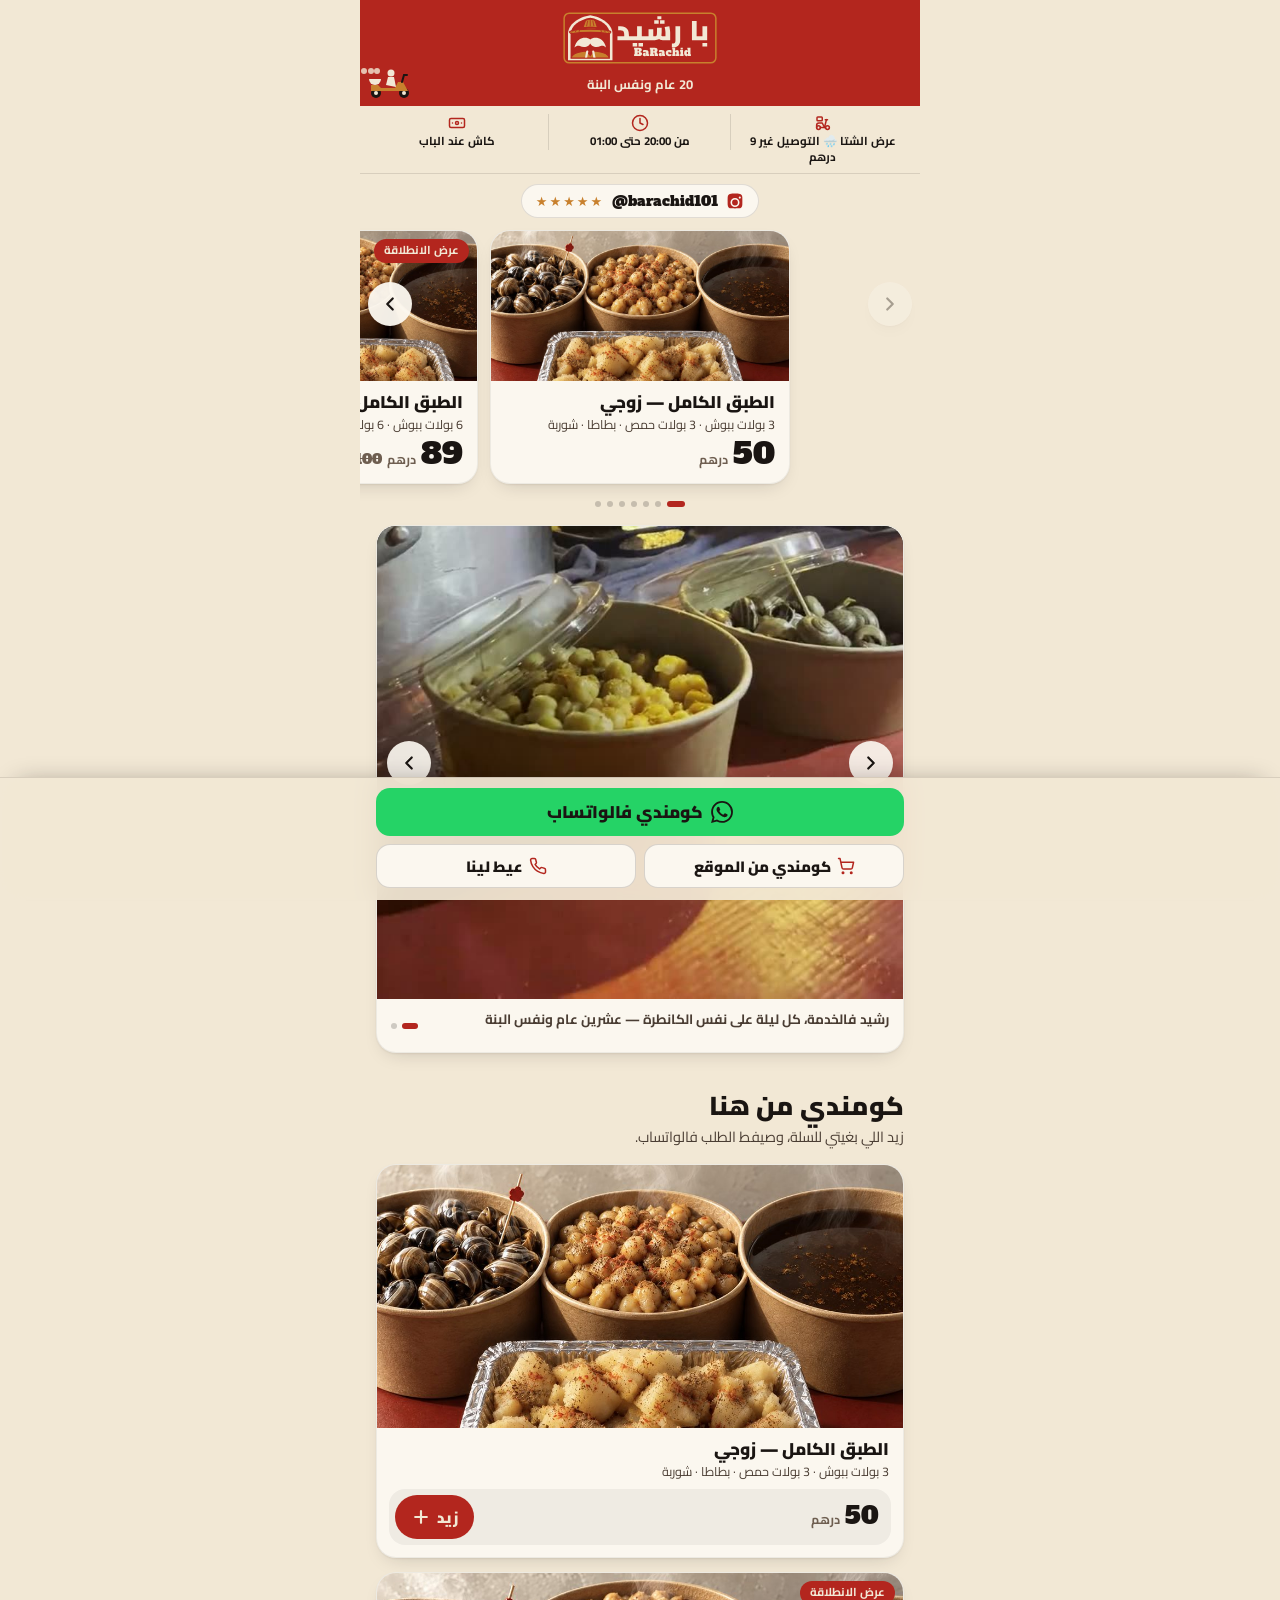
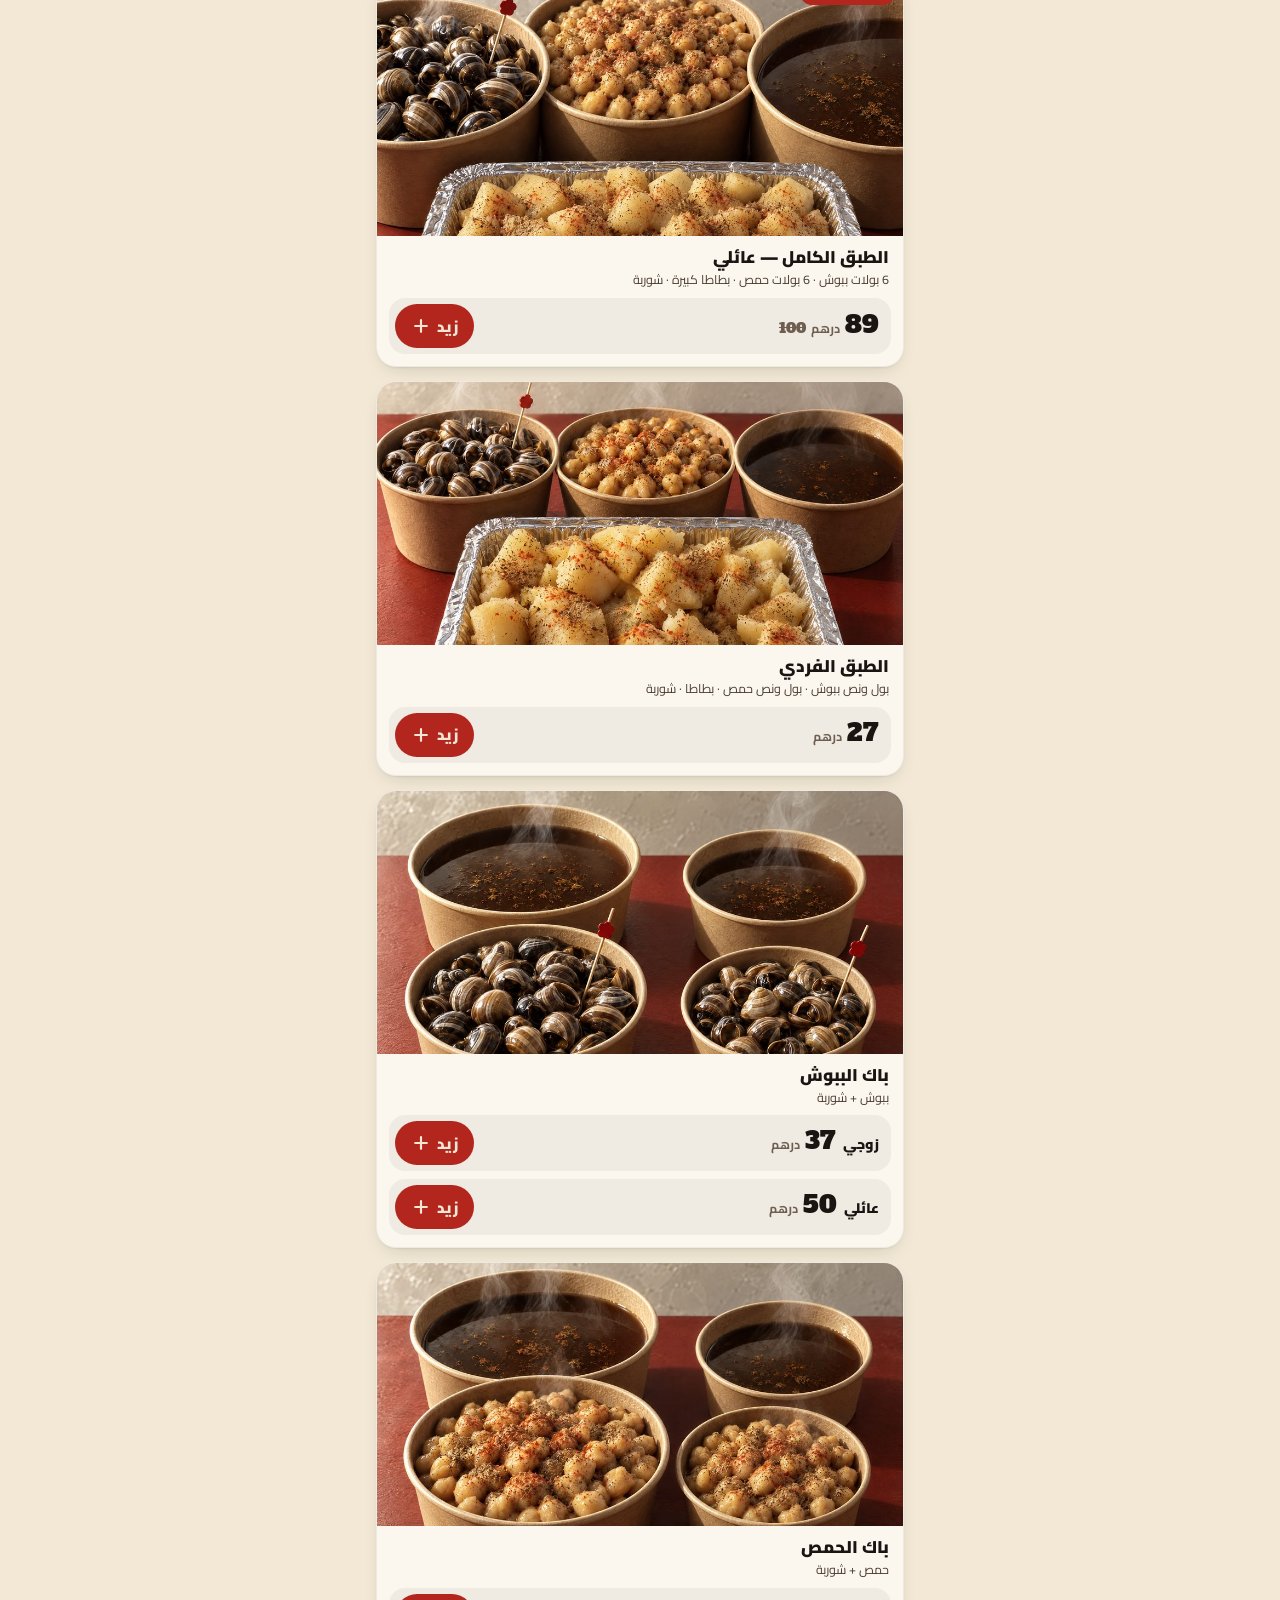
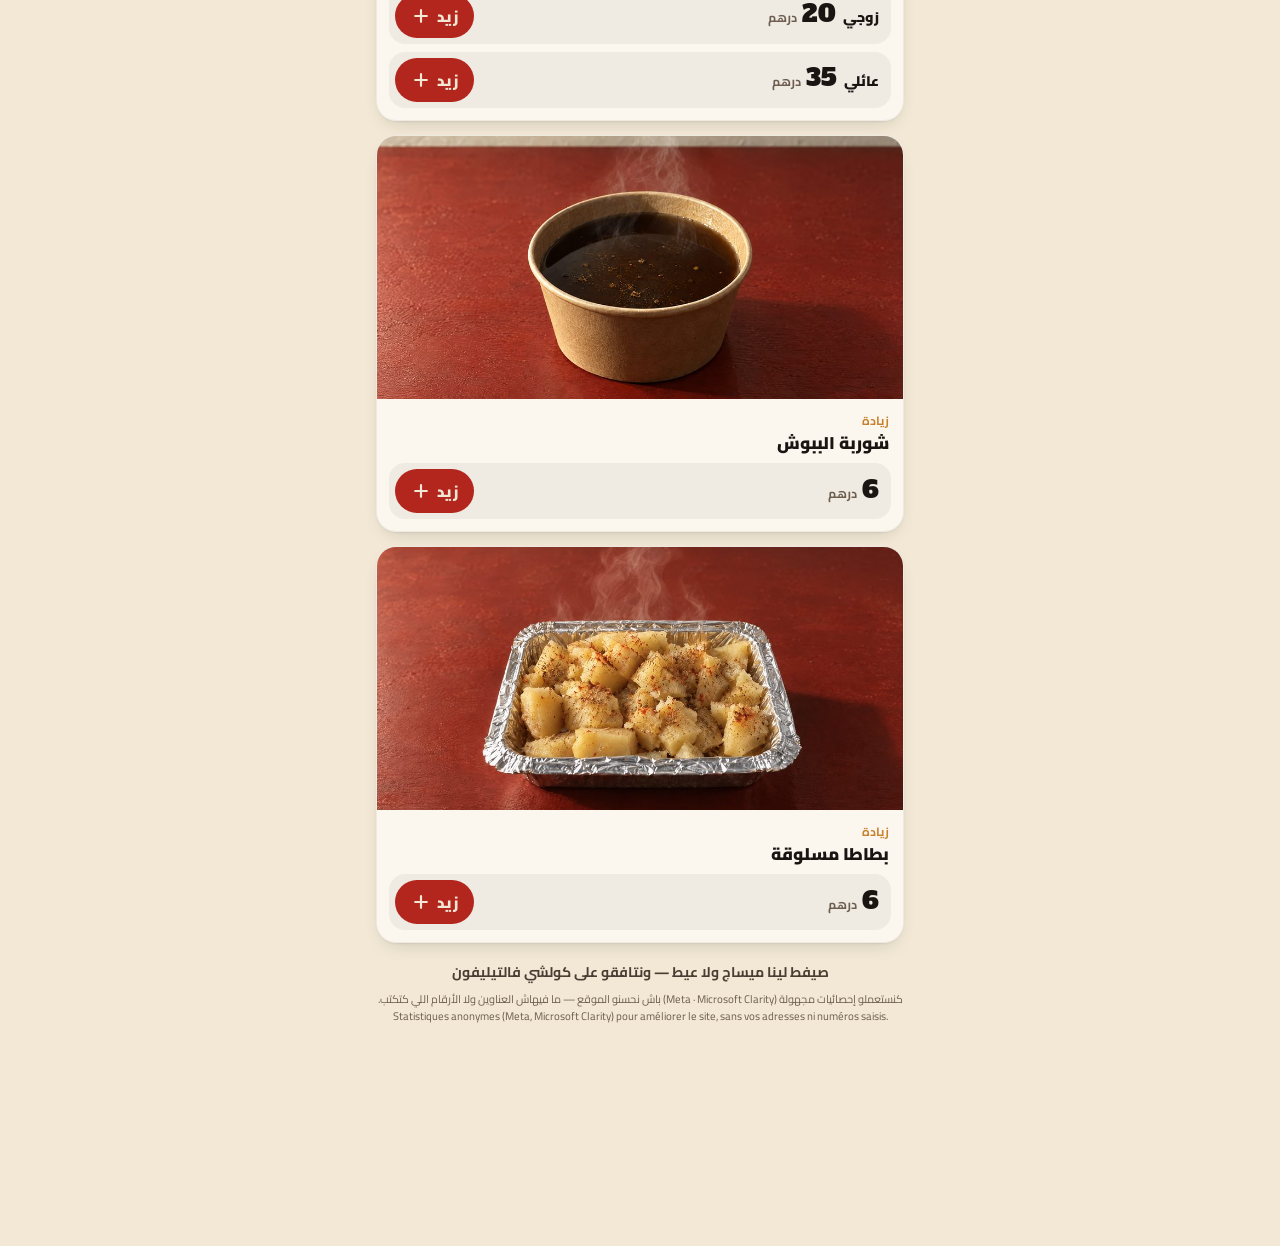
==== commit cc59af30: "feat: عرض الشتا — flat 9 dh delivery tonight (RAIN_PROMO switch)" ====
--- a/index.html
+++ b/index.html
@@ -646,7 +646,7 @@
   </div>
 
   <div class="info">
-    <span><svg class="ic"><use href="#i-delivery"/></svg><span>التوصيل فابور من 34 درهم</span></span>
+    <span><svg class="ic"><use href="#i-delivery"/></svg><span>عرض الشتا 🌧️ التوصيل غير 9 درهم</span></span>
     <span><svg class="ic"><use href="#i-clock"/></svg><span>من <bdi dir="ltr">20:00</bdi> حتى <bdi dir="ltr">01:00</bdi></span></span>
     <span><svg class="ic"><use href="#i-cash"/></svg><span>كاش عند الباب</span></span>
   </div>
@@ -961,7 +961,7 @@
   </div>
 </div>
 
-<script src="js/app.js?v=20261029a"></script>
+<script src="js/app.js?v=20261111a"></script>
 <script>
 (function () {
   'use strict';
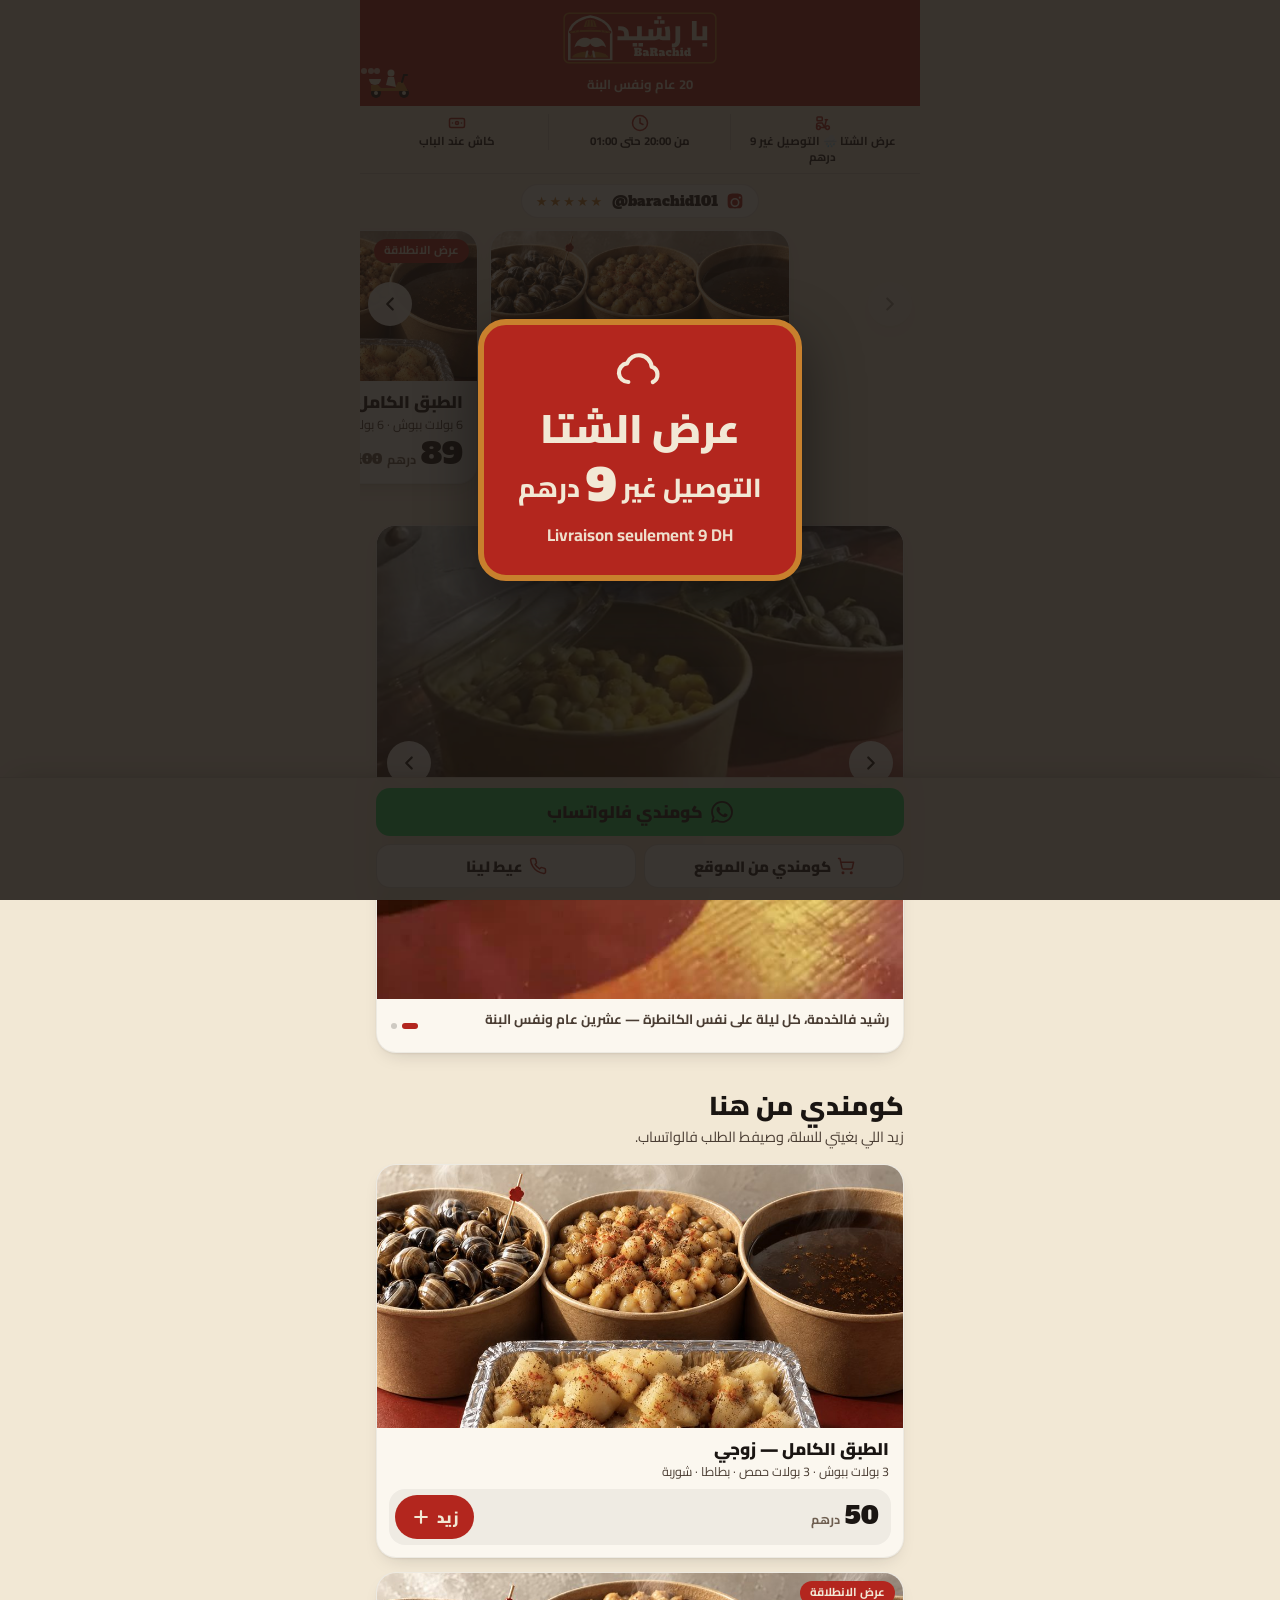
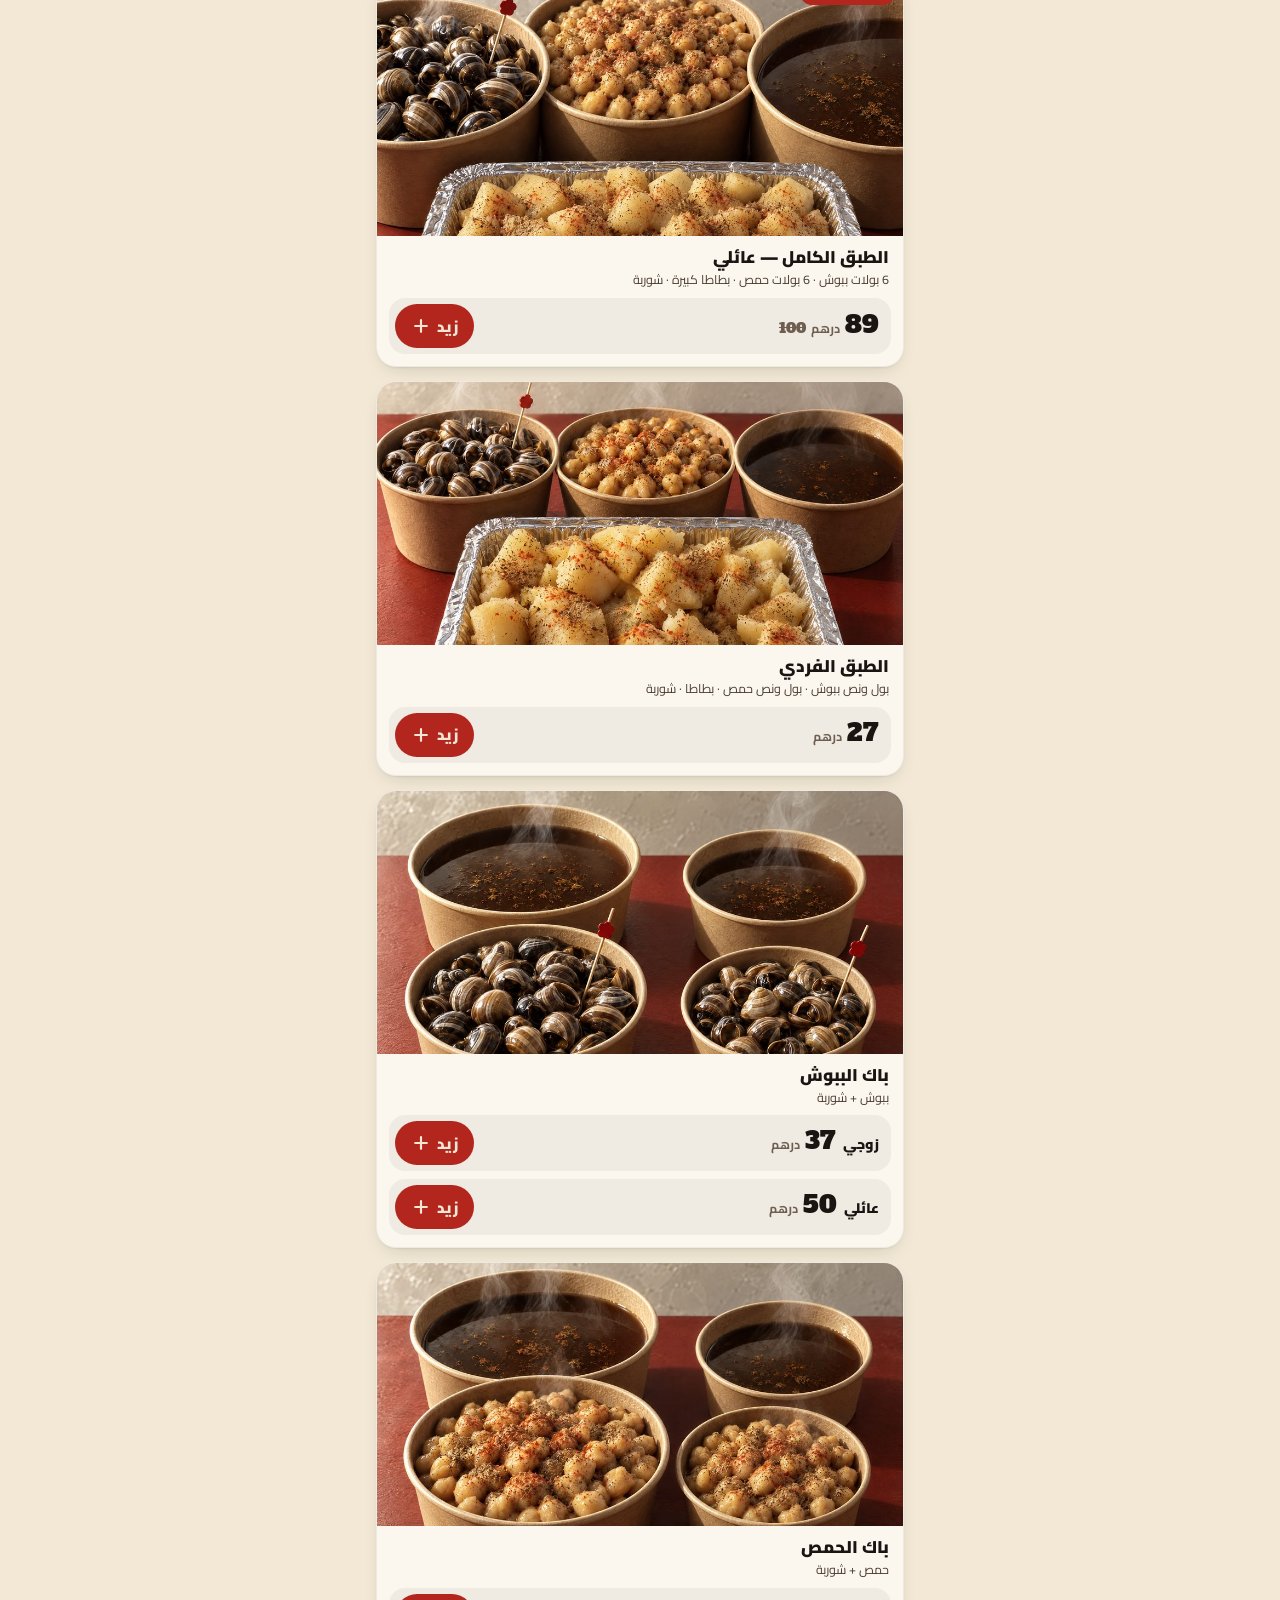
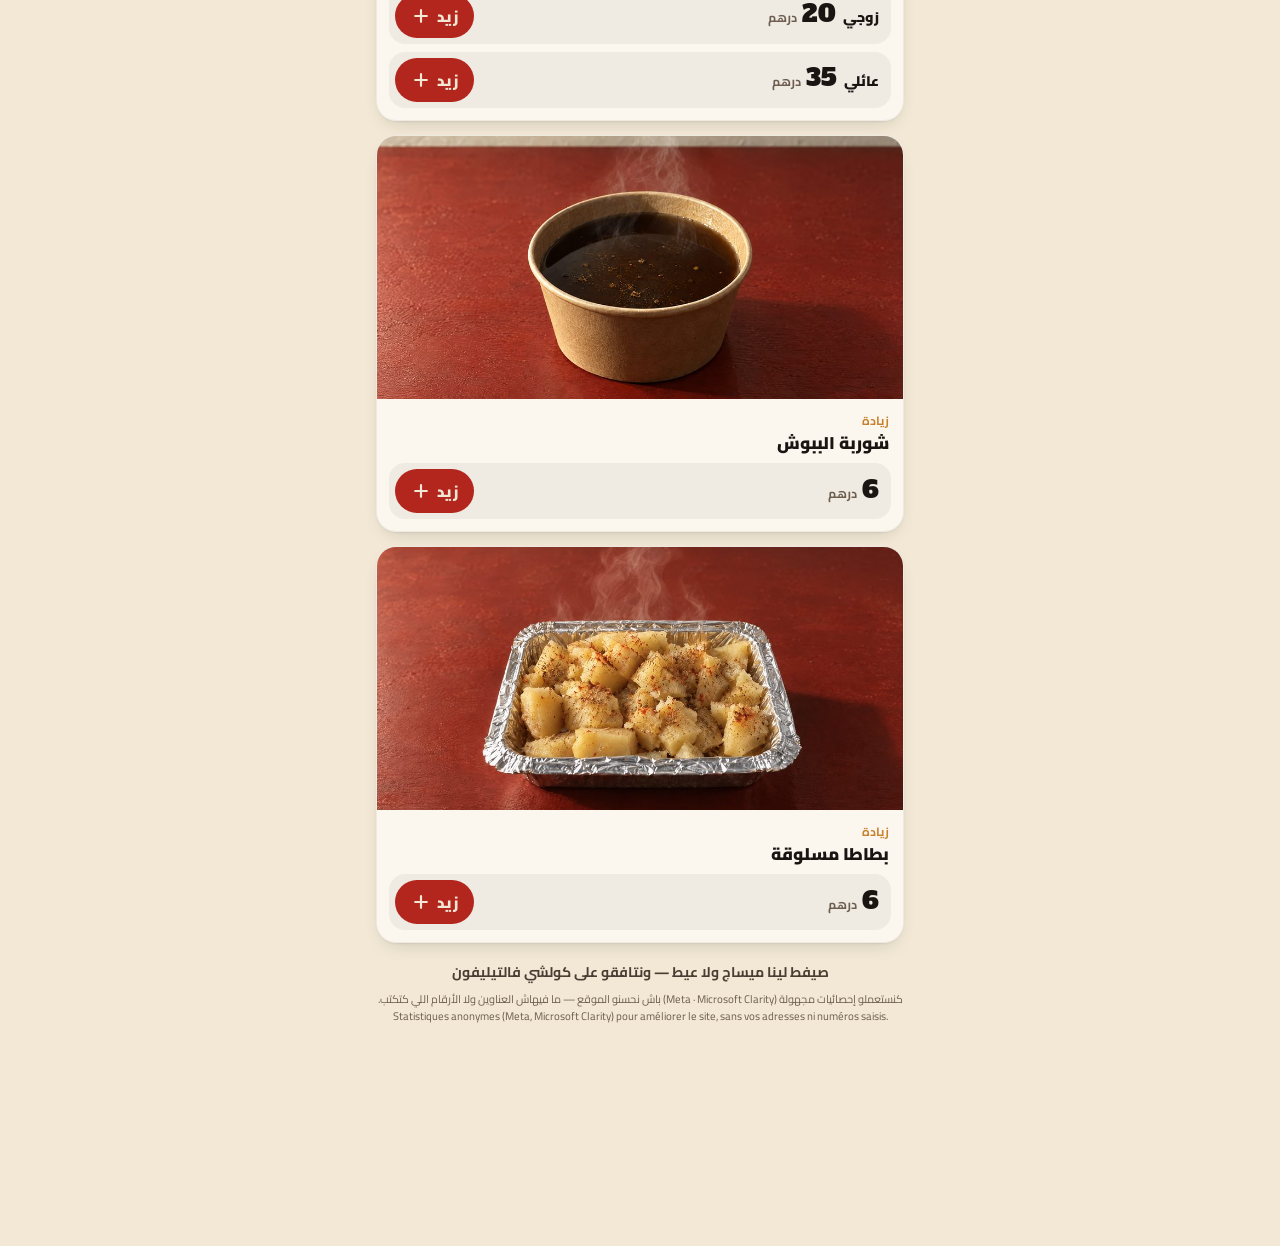
==== commit 131614e8: "feat: rain splash on open (3 s, once per session) — عرض الشتا 9 dh" ====
--- a/index.html
+++ b/index.html
@@ -605,6 +605,60 @@
 </style>
 </head>
 <body>
+<!-- ===== RAIN SPLASH (عرض الشتا, 2026-11-11) — remove this block + its script below to turn off ===== -->
+<div id="rain-splash" aria-live="polite" role="status">
+  <div class="rs-drops" aria-hidden="true"></div>
+  <div class="rs-card">
+    <svg class="rs-cloud" aria-hidden="true" viewBox="0 0 24 24" fill="none" stroke="currentColor" stroke-width="1.8" stroke-linecap="round" stroke-linejoin="round"><path d="M7 15a4 4 0 0 1-.6-7.96A5.5 5.5 0 0 1 17 8.5a3.5 3.5 0 0 1 .5 6.5"/></svg>
+    <div class="rs-title">عرض الشتا</div>
+    <div class="rs-line">التوصيل غير <b>9</b> درهم</div>
+    <div class="rs-fr" dir="ltr">Livraison seulement 9 DH</div>
+  </div>
+</div>
+<style>
+  #rain-splash { position: fixed; inset: 0; z-index: 9999; display: flex; align-items: center; justify-content: center;
+    background: rgba(26,21,18,.86); overflow: hidden; transition: opacity .5s ease; cursor: pointer; }
+  #rain-splash.rs-out { opacity: 0; pointer-events: none; }
+  #rain-splash .rs-drops { position: absolute; inset: 0; }
+  #rain-splash .rs-drops i { position: absolute; top: -12%; width: 2px; height: 70px; border-radius: 2px;
+    background: linear-gradient(to bottom, rgba(242,232,213,0), rgba(242,232,213,.75));
+    animation: rs-fall linear infinite; }
+  @keyframes rs-fall { to { transform: translateY(125vh); } }
+  #rain-splash .rs-card { position: relative; text-align: center; color: #F2E8D5; background: #B3261E;
+    border: 6px solid #C8802D; border-radius: 28px; padding: 22px 34px 24px; margin: 0 16px;
+    box-shadow: 0 20px 60px rgba(0,0,0,.45); animation: rs-pop .5s cubic-bezier(.2,1.4,.4,1) both; }
+  @keyframes rs-pop { from { transform: scale(.7); opacity: 0; } to { transform: scale(1); opacity: 1; } }
+  #rain-splash .rs-cloud { width: 56px; height: 56px; display: block; margin: 0 auto 2px; }
+  #rain-splash .rs-title { font-family: 'Cairo', system-ui, sans-serif; font-weight: 900; font-size: 40px; line-height: 1.2; }
+  #rain-splash .rs-line { font-family: 'Cairo', system-ui, sans-serif; font-weight: 800; font-size: 26px; line-height: 1.5; }
+  #rain-splash .rs-line b { font-family: 'Alfa Slab One', 'Cairo', sans-serif; font-weight: 400; font-size: 44px; vertical-align: -4px; }
+  #rain-splash .rs-fr { font-family: 'Cairo', system-ui, sans-serif; font-weight: 700; font-size: 17px; opacity: .95; }
+  @media (prefers-reduced-motion: reduce) { #rain-splash .rs-drops { display: none; } #rain-splash .rs-card { animation: none; } }
+</style>
+<script>
+(function () {
+  var el = document.getElementById('rain-splash'); if (!el) return;
+  /* once per browser session: coming back from WhatsApp must not replay it */
+  try { if (sessionStorage.getItem('brd-rain-seen')) { el.remove(); return; } sessionStorage.setItem('brd-rain-seen', '1'); } catch (e) {}
+  var box = el.querySelector('.rs-drops'), n = window.innerWidth < 500 ? 55 : 90, html = '';
+  for (var i = 0; i < n; i++) {
+    html += '<i style="left:' + (Math.random() * 100).toFixed(1) + '%;animation-duration:' +
+      (0.55 + Math.random() * 0.5).toFixed(2) + 's;animation-delay:-' + (Math.random() * 1.2).toFixed(2) +
+      's;opacity:' + (0.35 + Math.random() * 0.6).toFixed(2) + '"></i>';
+  }
+  box.innerHTML = html;
+  var done = false;
+  function close() { if (done) return; done = true; el.classList.add('rs-out'); setTimeout(function () { el.remove(); }, 550); }
+  el.addEventListener('click', close);
+  /* the 3 s count from when the page is up (load), not from first parse — but never wait
+     more than 2 s for a slow load, so the menu is never held hostage */
+  var started = false;
+  function start() { if (started) return; started = true; setTimeout(close, 3000); }
+  window.addEventListener('load', start);
+  setTimeout(start, 2000);
+})();
+</script>
+<!-- ===== /RAIN SPLASH ===== -->
 <!-- icon sprite: 24 grid, 2 px stroke, round caps (style sheet). Use: <svg class="ic"><use href="#i-x"/></svg> -->
 <svg width="0" height="0" style="position:absolute" aria-hidden="true">
   <symbol id="i-delivery" viewBox="0 0 24 24"><circle cx="6" cy="18" r="2.5"/><circle cx="18" cy="18" r="2.5"/><path d="M8.5 18H14l2.6-10.5"/><path d="M15 7.5h3"/><path d="M3.5 18v-3a3 3 0 0 1 3-3h4.5l3 6"/><rect x="4" y="4" width="7" height="5" rx="1"/></symbol>
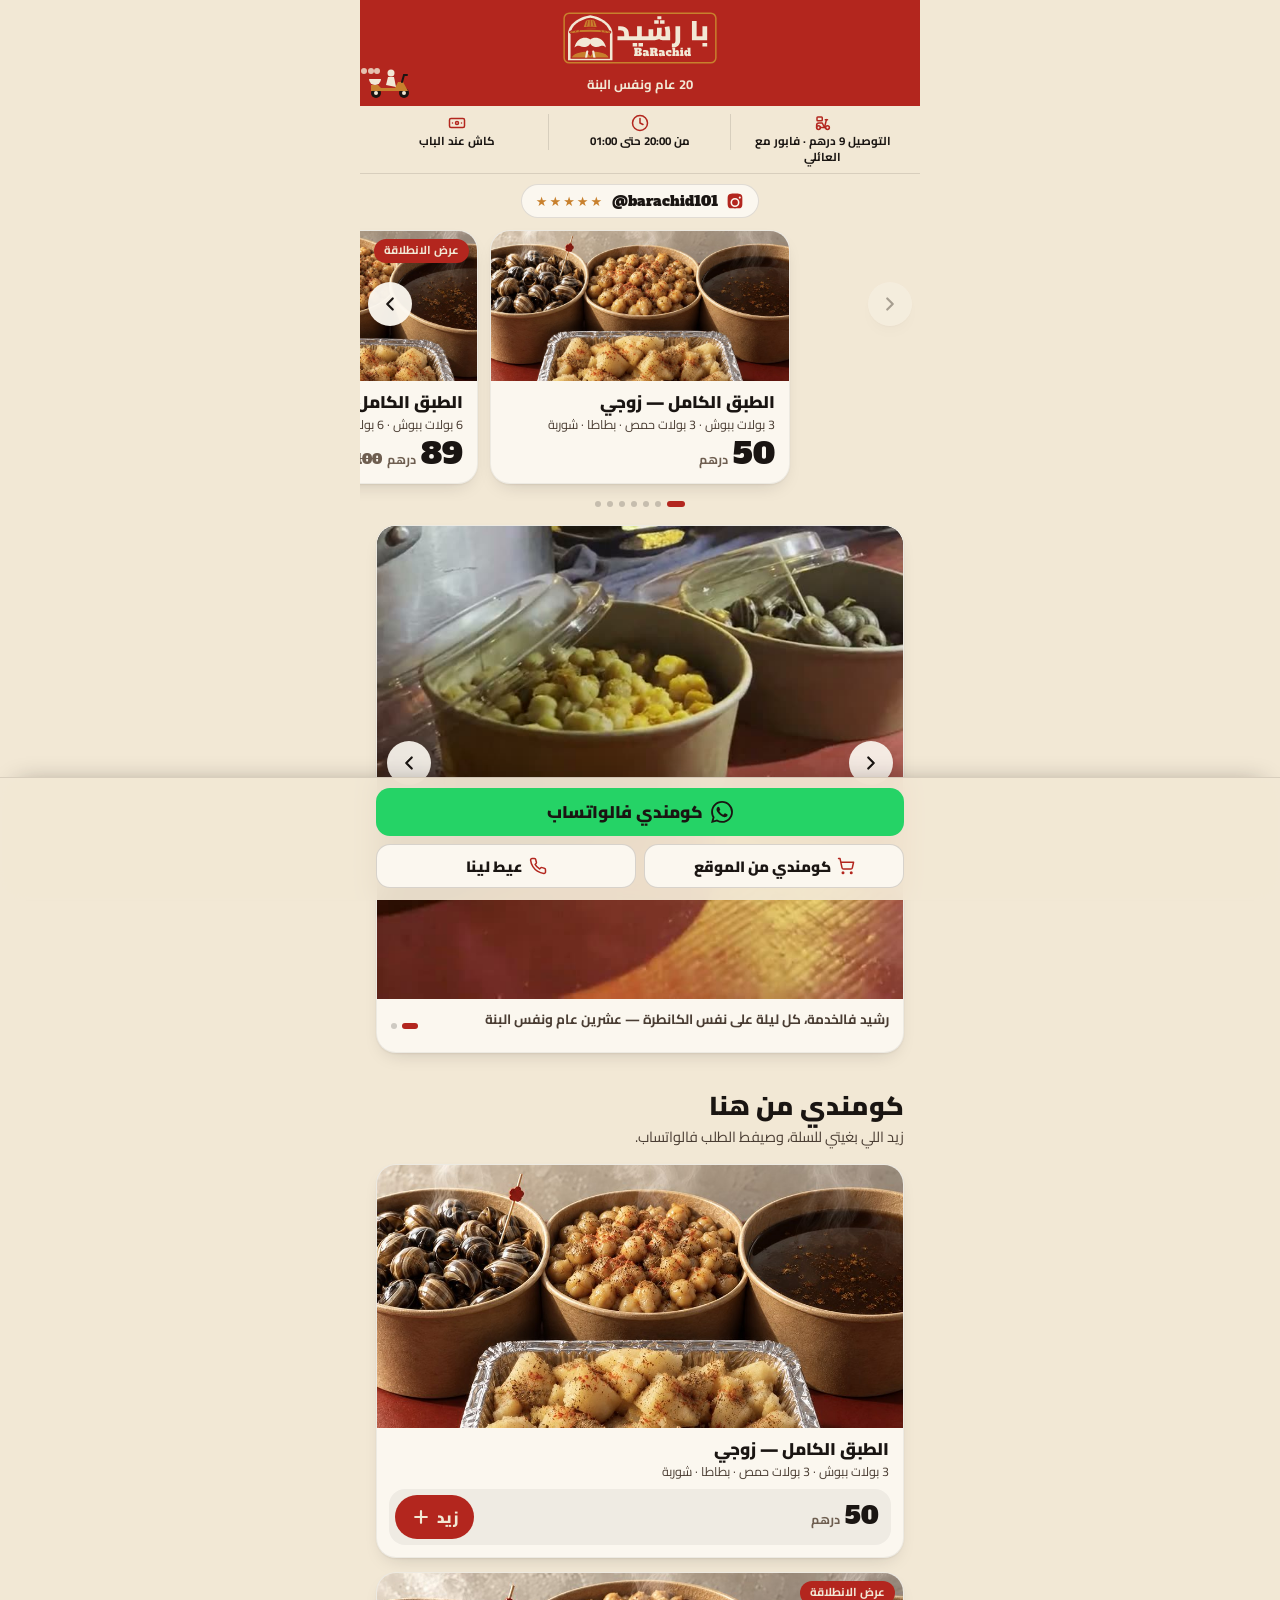
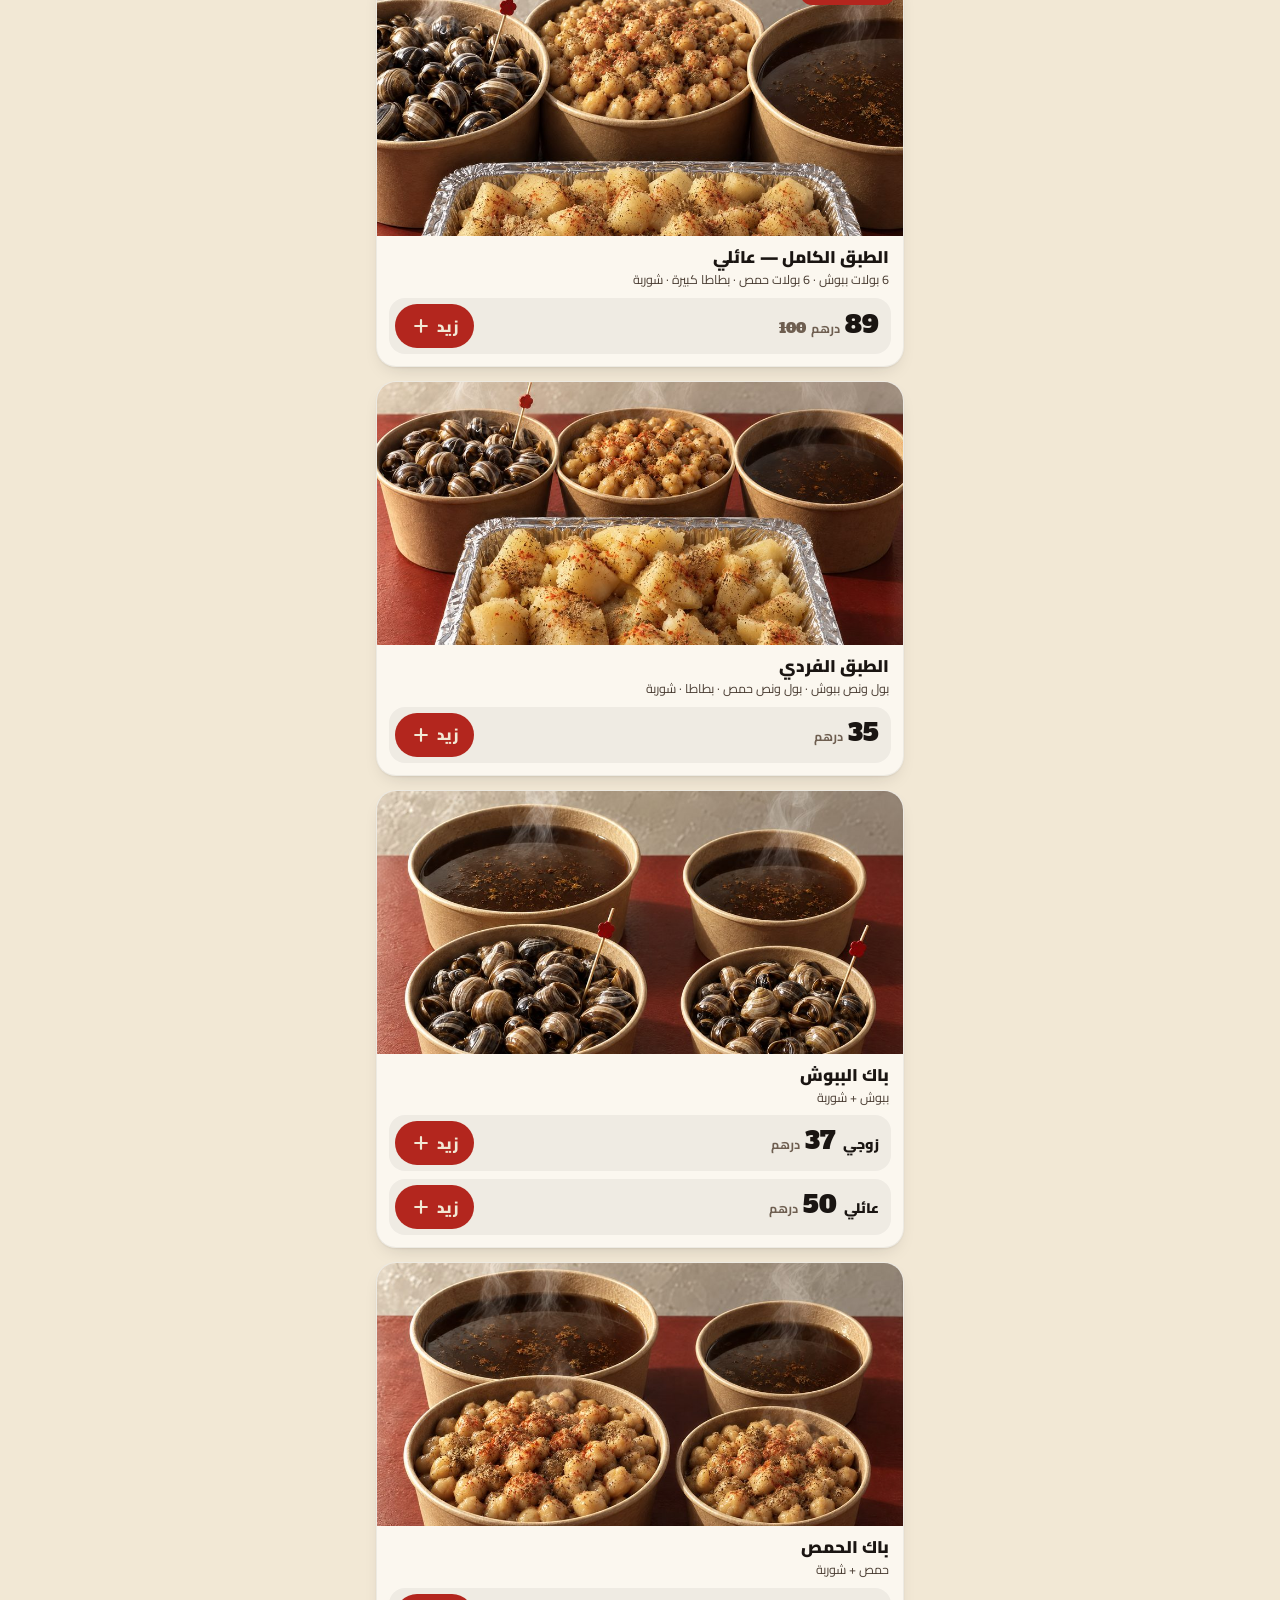
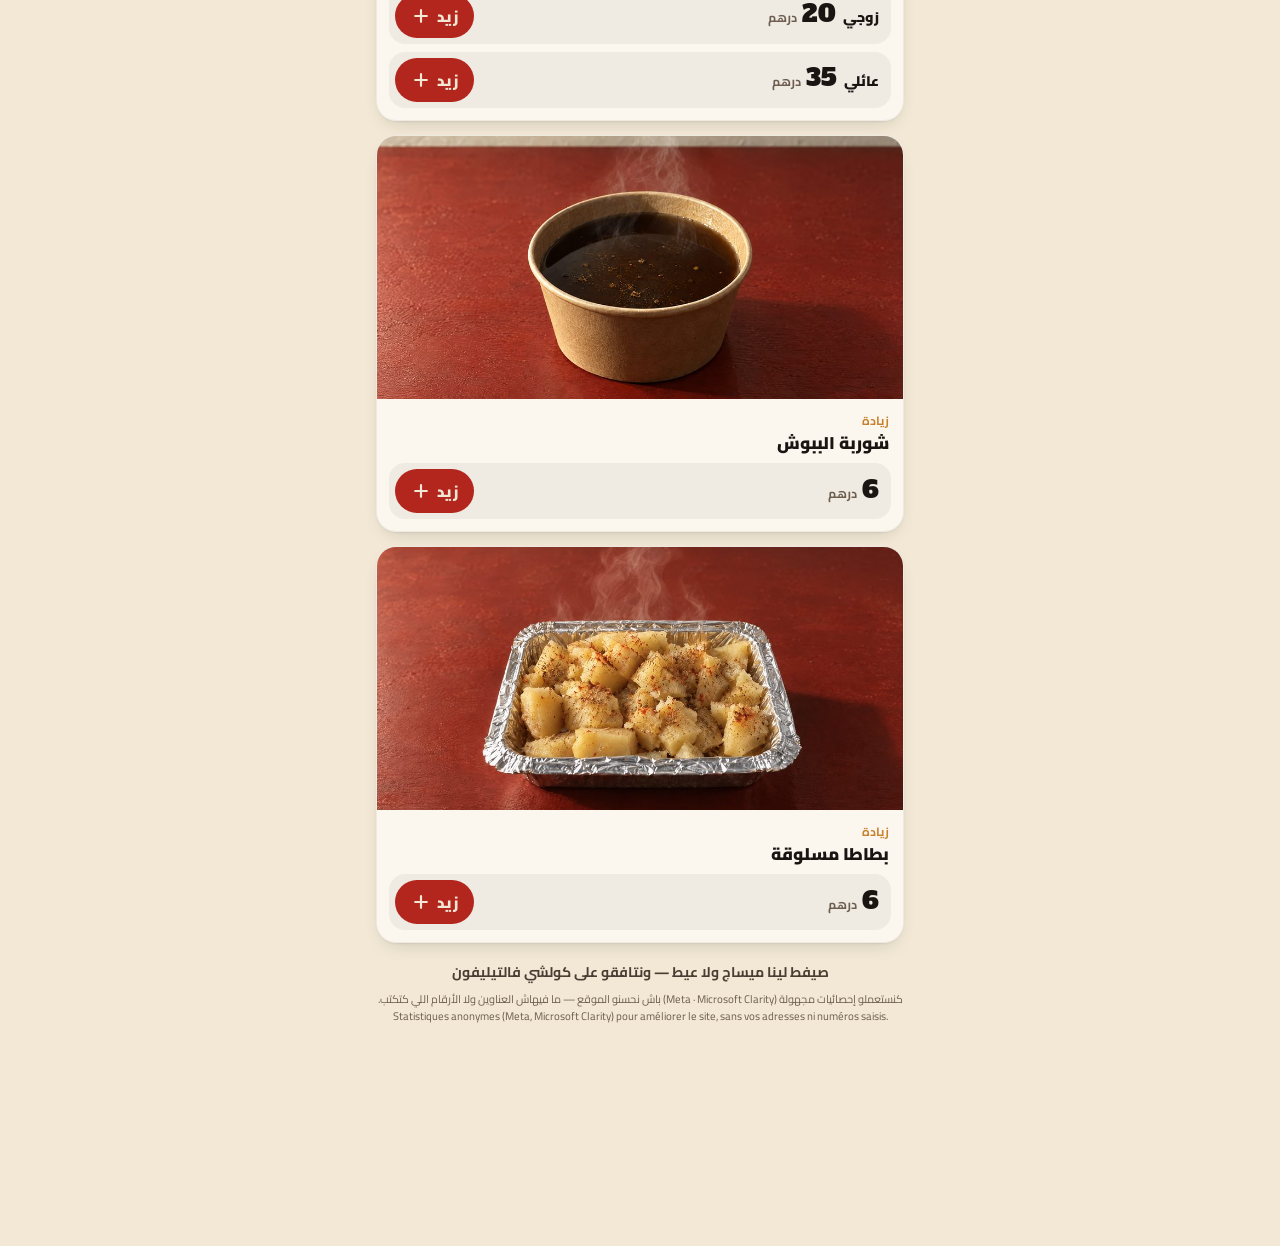
==== commit 1b474e77: "feat: 9 dh delivery on every order, free with Complet عائلي; Solo 27→35; rain splash off" ====
--- a/index.html
+++ b/index.html
@@ -5,7 +5,7 @@
 <!-- maximum-scale=1: no accidental zoom (double-tap, input focus) — this page is used like an app -->
 <meta name="viewport" content="width=device-width, initial-scale=1, maximum-scale=1, viewport-fit=cover">
 <title>با رشيد — ماكلة الشارع فطنجة</title>
-<meta name="description" content="ببوش با رشيد فطنجة — 20 عام ونفس البنة. كومندي فالواتساب ولا عيط لينا. التوصيل فابور من 34 درهم.">
+<meta name="description" content="ببوش با رشيد فطنجة — 20 عام ونفس البنة. كومندي فالواتساب ولا عيط لينا. التوصيل 9 درهم، فابور مع الطبق العائلي.">
 <meta name="theme-color" content="#B3261E">
 <link rel="icon" href="favicon.ico" sizes="any">
 <link rel="icon" type="image/png" sizes="32x32" href="favicon-32.png">
@@ -605,60 +605,6 @@
 </style>
 </head>
 <body>
-<!-- ===== RAIN SPLASH (عرض الشتا, 2026-11-11) — remove this block + its script below to turn off ===== -->
-<div id="rain-splash" aria-live="polite" role="status">
-  <div class="rs-drops" aria-hidden="true"></div>
-  <div class="rs-card">
-    <svg class="rs-cloud" aria-hidden="true" viewBox="0 0 24 24" fill="none" stroke="currentColor" stroke-width="1.8" stroke-linecap="round" stroke-linejoin="round"><path d="M7 15a4 4 0 0 1-.6-7.96A5.5 5.5 0 0 1 17 8.5a3.5 3.5 0 0 1 .5 6.5"/></svg>
-    <div class="rs-title">عرض الشتا</div>
-    <div class="rs-line">التوصيل غير <b>9</b> درهم</div>
-    <div class="rs-fr" dir="ltr">Livraison seulement 9 DH</div>
-  </div>
-</div>
-<style>
-  #rain-splash { position: fixed; inset: 0; z-index: 9999; display: flex; align-items: center; justify-content: center;
-    background: rgba(26,21,18,.86); overflow: hidden; transition: opacity .5s ease; cursor: pointer; }
-  #rain-splash.rs-out { opacity: 0; pointer-events: none; }
-  #rain-splash .rs-drops { position: absolute; inset: 0; }
-  #rain-splash .rs-drops i { position: absolute; top: -12%; width: 2px; height: 70px; border-radius: 2px;
-    background: linear-gradient(to bottom, rgba(242,232,213,0), rgba(242,232,213,.75));
-    animation: rs-fall linear infinite; }
-  @keyframes rs-fall { to { transform: translateY(125vh); } }
-  #rain-splash .rs-card { position: relative; text-align: center; color: #F2E8D5; background: #B3261E;
-    border: 6px solid #C8802D; border-radius: 28px; padding: 22px 34px 24px; margin: 0 16px;
-    box-shadow: 0 20px 60px rgba(0,0,0,.45); animation: rs-pop .5s cubic-bezier(.2,1.4,.4,1) both; }
-  @keyframes rs-pop { from { transform: scale(.7); opacity: 0; } to { transform: scale(1); opacity: 1; } }
-  #rain-splash .rs-cloud { width: 56px; height: 56px; display: block; margin: 0 auto 2px; }
-  #rain-splash .rs-title { font-family: 'Cairo', system-ui, sans-serif; font-weight: 900; font-size: 40px; line-height: 1.2; }
-  #rain-splash .rs-line { font-family: 'Cairo', system-ui, sans-serif; font-weight: 800; font-size: 26px; line-height: 1.5; }
-  #rain-splash .rs-line b { font-family: 'Alfa Slab One', 'Cairo', sans-serif; font-weight: 400; font-size: 44px; vertical-align: -4px; }
-  #rain-splash .rs-fr { font-family: 'Cairo', system-ui, sans-serif; font-weight: 700; font-size: 17px; opacity: .95; }
-  @media (prefers-reduced-motion: reduce) { #rain-splash .rs-drops { display: none; } #rain-splash .rs-card { animation: none; } }
-</style>
-<script>
-(function () {
-  var el = document.getElementById('rain-splash'); if (!el) return;
-  /* once per browser session: coming back from WhatsApp must not replay it */
-  try { if (sessionStorage.getItem('brd-rain-seen')) { el.remove(); return; } sessionStorage.setItem('brd-rain-seen', '1'); } catch (e) {}
-  var box = el.querySelector('.rs-drops'), n = window.innerWidth < 500 ? 55 : 90, html = '';
-  for (var i = 0; i < n; i++) {
-    html += '<i style="left:' + (Math.random() * 100).toFixed(1) + '%;animation-duration:' +
-      (0.55 + Math.random() * 0.5).toFixed(2) + 's;animation-delay:-' + (Math.random() * 1.2).toFixed(2) +
-      's;opacity:' + (0.35 + Math.random() * 0.6).toFixed(2) + '"></i>';
-  }
-  box.innerHTML = html;
-  var done = false;
-  function close() { if (done) return; done = true; el.classList.add('rs-out'); setTimeout(function () { el.remove(); }, 550); }
-  el.addEventListener('click', close);
-  /* the 3 s count from when the page is up (load), not from first parse — but never wait
-     more than 2 s for a slow load, so the menu is never held hostage */
-  var started = false;
-  function start() { if (started) return; started = true; setTimeout(close, 3000); }
-  window.addEventListener('load', start);
-  setTimeout(start, 2000);
-})();
-</script>
-<!-- ===== /RAIN SPLASH ===== -->
 <!-- icon sprite: 24 grid, 2 px stroke, round caps (style sheet). Use: <svg class="ic"><use href="#i-x"/></svg> -->
 <svg width="0" height="0" style="position:absolute" aria-hidden="true">
   <symbol id="i-delivery" viewBox="0 0 24 24"><circle cx="6" cy="18" r="2.5"/><circle cx="18" cy="18" r="2.5"/><path d="M8.5 18H14l2.6-10.5"/><path d="M15 7.5h3"/><path d="M3.5 18v-3a3 3 0 0 1 3-3h4.5l3 6"/><rect x="4" y="4" width="7" height="5" rx="1"/></symbol>
@@ -700,7 +646,7 @@
   </div>
 
   <div class="info">
-    <span><svg class="ic"><use href="#i-delivery"/></svg><span>عرض الشتا 🌧️ التوصيل غير 9 درهم</span></span>
+    <span><svg class="ic"><use href="#i-delivery"/></svg><span>التوصيل 9 درهم · فابور مع العائلي</span></span>
     <span><svg class="ic"><use href="#i-clock"/></svg><span>من <bdi dir="ltr">20:00</bdi> حتى <bdi dir="ltr">01:00</bdi></span></span>
     <span><svg class="ic"><use href="#i-cash"/></svg><span>كاش عند الباب</span></span>
   </div>
@@ -745,11 +691,11 @@
     <button type="button" class="gcard" data-card="fardi" aria-label="الطبق الفردي">
       <span class="gflip">
         <span class="gface gfront">
-          <span class="gphoto"><img src="img/p-fardi-1017.jpg" alt="الطبق الفردي — 27 درهم" loading="lazy" width="960" height="480">
+          <span class="gphoto"><img src="img/p-fardi-1017.jpg" alt="الطبق الفردي — 35 درهم" loading="lazy" width="960" height="480">
             </span>
           <span class="gbody" aria-hidden="true"><span class="gname">الطبق الفردي</span>
           <span class="gsub">بول ونص ببوش · بول ونص حمص · بطاطا · شوربة</span>
-          <span class="gprice"><b>27</b><small>درهم</small></span></span>
+          <span class="gprice"><b>35</b><small>درهم</small></span></span>
         </span>
       </span>
     </button>
@@ -845,13 +791,13 @@
       </div>
     </div>
     <div class="ocard">
-      <span class="ophoto"><img src="img/p-fardi-1017.jpg" alt="الطبق الفردي — 27 درهم" loading="lazy" width="960" height="480">
+      <span class="ophoto"><img src="img/p-fardi-1017.jpg" alt="الطبق الفردي — 35 درهم" loading="lazy" width="960" height="480">
         <span class="incart-tag"><svg class="ic"><use href="#i-check"/></svg>فالسلة</span></span>
       <span class="obody"><span class="oname">الطبق الفردي</span>
         <span class="osub">بول ونص ببوش · بول ونص حمص · بطاطا · شوربة</span></span>
       <div class="orows">
-        <div class="orow"><span class="oprice"><b>27</b><small>درهم</small></span>
-          <div class="qty"><button type="button" class="qbtn" data-dec="fardi" data-dec-si="0" aria-label="نقص الطبق الفردي"><svg class="ic"><use href="#i-minus"/></svg></button><span class="qn" aria-live="polite">0</span><button type="button" class="obtn" data-add="fardi" data-add-si="0" aria-label="زيد الطبق الفردي للسلة — 27 درهم"><span class="add-lbl">زيد</span><svg class="ic"><use href="#i-plus"/></svg></button></div></div>
+        <div class="orow"><span class="oprice"><b>35</b><small>درهم</small></span>
+          <div class="qty"><button type="button" class="qbtn" data-dec="fardi" data-dec-si="0" aria-label="نقص الطبق الفردي"><svg class="ic"><use href="#i-minus"/></svg></button><span class="qn" aria-live="polite">0</span><button type="button" class="obtn" data-add="fardi" data-add-si="0" aria-label="زيد الطبق الفردي للسلة — 35 درهم"><span class="add-lbl">زيد</span><svg class="ic"><use href="#i-plus"/></svg></button></div></div>
       </div>
     </div>
     <div class="ocard">
@@ -1015,7 +961,7 @@
   </div>
 </div>
 
-<script src="js/app.js?v=20261111a"></script>
+<script src="js/app.js?v=20261119a"></script>
 <script>
 (function () {
   'use strict';
